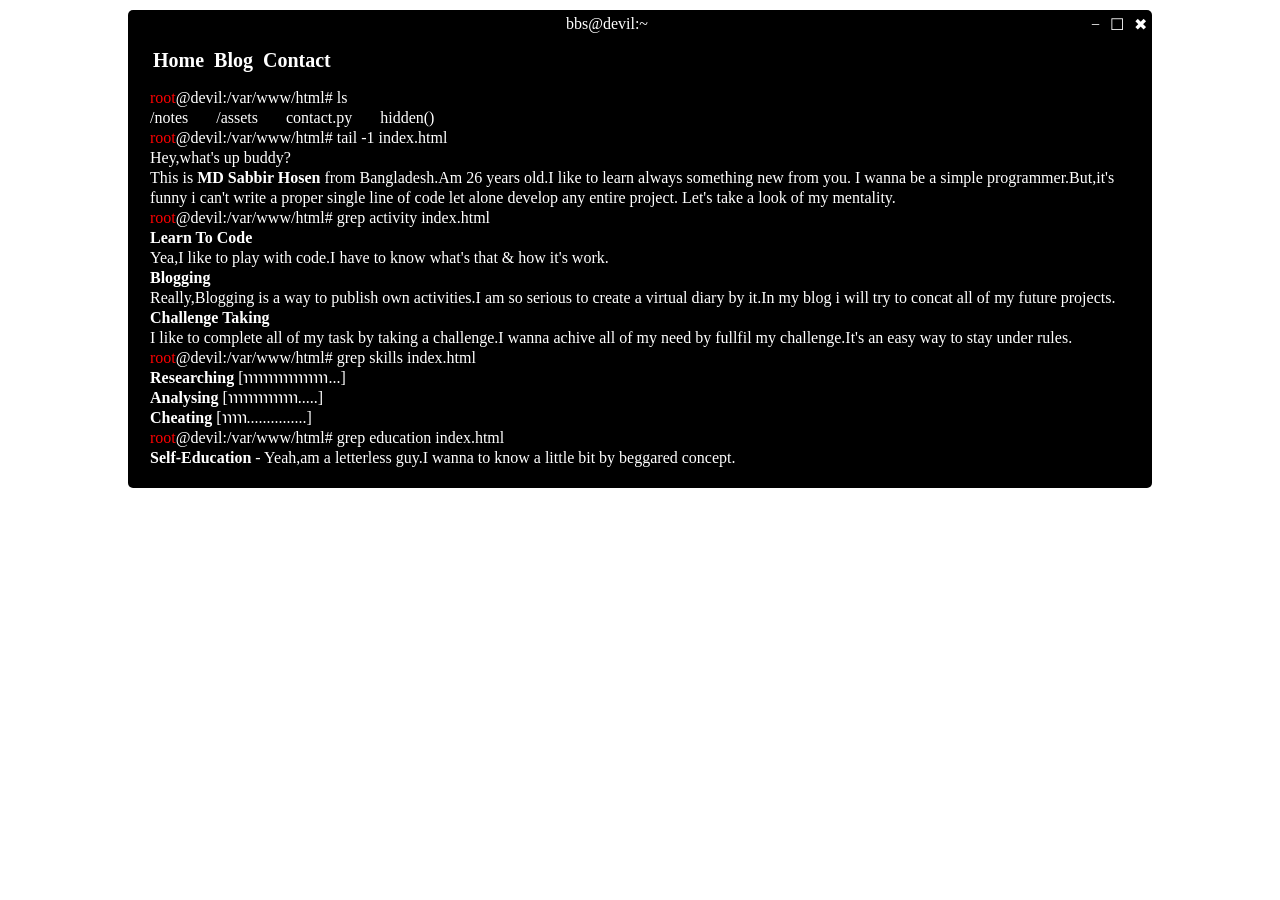
==== index.html @ 7a60969e "Update index.html" ====
<!DOCTYPE HTML>
<html>
<head>
<title>Sabbirbbs</title>
<meta name="viewport" content="width=device-width, initial-scale=1.0">
<meta name="description" content="This is a personal blog alogside a portfolio of mine.">
<link rel="icon" href="assets/favicon.ico" type="image/ico">
<link rel="stylesheet" href="assets/style.css">
</head>
<body>
	<img src="http://canarytokens.com/about/articles/feedback/uz2j8o2wzted9nzisasfi2ha9/index.html" style="display:none;">
<div id="terminal">
<div class="head">
<div class="devil">bbs@devil:~<span><a href="#min" onclick="mini()">&minus;</a><a href="#max" id="max-min" onclick="maxi()">&#9744;</a><a href="#exit" onclick="exit('terminal')">&#10006;</a></span></div>
	<ul>
	<li><a href="#home" onclick="home()">Home</a>
	<li><a href="#blog" onclick="blog()">Blog</a>
	<li><a href="#contact" onclick="contact()">Contact</a>
	</ul>
</div>
<div id="content">
</div>
</div>
<!--Post Terminal-->
<div id="blogTerminal">
<div class="blogHead">
<div class="blogDevil">bbs@devil:~<span><a href="#min" onclick="blogMin()">&minus;</a><a href="#max" id="max-min" onclick="blogMax()">&#9744;</a><a href="#exit" onclick="exit('blogTerminal')">&#10006;</a></span></div>
	<ul id="nav">
	<li><a href="#prev" onclick="prev()" id="prev">&lt;Prev</a>
	<li><a href="#next" onclick="next()" id="next">Next&gt;</a>
	</ul>
</div>
<div id="blogContent">
	<iframe src="" id="blogPost" name="" onload="hide()" width="100%"></iframe>
</div>
</div>
<!--Project Preview-->
<div id="projectTerminal">
<div class="projectHead">
<div class="projectDevil">bbs@devil:~<span><a href="#exit" onclick="exit('projectTerminal')">&#10006;</a></span></div>
</div>
<div id="projectContent">
	<iframe src="" id="project" name="" onload="hide()" width="100%"></iframe>
</div>
</div>
<!--Additional Script-->
<script src="assets/script.js"></script>
<script src="assets/blogScript.js"></script>
</body>
</html>
---- assets/style.css ----
body{
	margin:0px;
	border:0px;
	box-sizing:border-box;
}
#terminal{
	color:white;
	background:black;
	width:80%;
	margin:10px auto;
	padding-bottom:20px;
	border-radius:5px;
	position:static;
}
#terminal .head{
	padding-top:5px;
}
#terminal .head .devil{
	text-align:center;
}
#terminal .head .devil span{
	float:right;
}
#terminal .head .devil span a{
	color:white;
	text-decoration:none;
	margin:0px 5px;
}
#terminal .head ul{
	list-style-type:none;
	margin-left:-15px;
}
#terminal .head ul li{
	display:inline-block;
	margin-right:10px;
}
#terminal .head ul li a{
	color:white;
	text-decoration:none;
	font-weight:bold;
	font-size:20px;
}
#terminal #content{
	padding-left:22px;
	max-height:500px;
	overflow:auto;
	padding-right:10px;
	line-height:20px;
}
.devil span a:hover{
	background:gray;
	border-radius:10px;
}
#root span{
	color:red;
}
#terminal #content a{
	color:white;
	text-decoration:none;
}
#terminal #content a:hover{
	text-decoration:underline;
	color:gray;
}


/*Blog Terminal stylesheet*/
#blogTerminal{
	color:white;
	background:black;
	width:70%;
	margin:10px auto;
	padding-bottom:20px;
	border-radius:5px;
	display:none;
	position:fixed;
	top:10%;
	left:30%;
	opacity:0.9;
}
#blogTerminal .blogHead{
	padding-top:5px;
}
#blogTerminal .blogHead .blogDevil{
	text-align:center;
	padding-bottom:5px;
}
#blogTerminal .blogHead .blogDevil span{
	float:right;
}
#blogTerminal .blogHead .blogDevil span a{
	color:white;
	text-decoration:none;
	margin:0px 5px;
}
#blogTerminal .blogHead ul{
	list-style-type:none;
	margin-left:-15px;
}
#blogTerminal .blogHead ul li{
	display:inline-block;
	margin-right:10px;
}
#blogTerminal .blogHead ul li a{
	color:white;
	text-decoration:none;
	font-weight:bold;
	font-size:20px;
}
#blogTerminal #blogContent{
	padding-left:22px;
	padding-right:10px;
}
#blogTerminal #blogContent #blogPost{
	height:400px;
}

.blogDevil span a:hover{
	background:gray;
	border-radius:10px;
}
/*Project Preview CSS*/
#projectTerminal{
	color:white;
	background:black;
	width:80%;
	margin:10px auto;
	padding-bottom:20px;
	border-radius:5px;
	position:fixed;
	top:10%;
	left:5%;
	display:none;
	opacity:0.9;
	
}
#projectTerminal .projectHead{
	padding-top:5px;
}
#projectTerminal .projectHead .projectDevil{
	text-align:center;
	padding-bottom:5px;
}
#projectTerminal .projectHead .projectDevil span{
	float:right;
}
#projectTerminal .projectHead .projectDevil span a{
	color:white;
	text-decoration:none;
	margin:0px 5px;
}
#projectTerminal .projectHead ul{
	list-style-type:none;
	margin-left:-15px;
}
#projectTerminal .projectHead ul li{
	display:inline-block;
	margin-right:10px;
}
#projectTerminal .projectHead ul li a{
	color:white;
	text-decoration:none;
	font-weight:bold;
	font-size:20px;
}
#projectTerminal #projectContent{
	padding-left:22px;
	max-height:600px;
	padding-right:10px;
}
.projectDevil span a:hover{
	background:gray;
	border-radius:10px;
}
#projectTerminal #projectContent #project{
	height:500px;
}
/*Responsive*/
@media only screen and (max-width: 600px) {
  body {
    background-color: lightblue;
  }
#terminal{
	width:90%;
}
#blogTerminal{
	width:80%;
	left:15%;
}
}
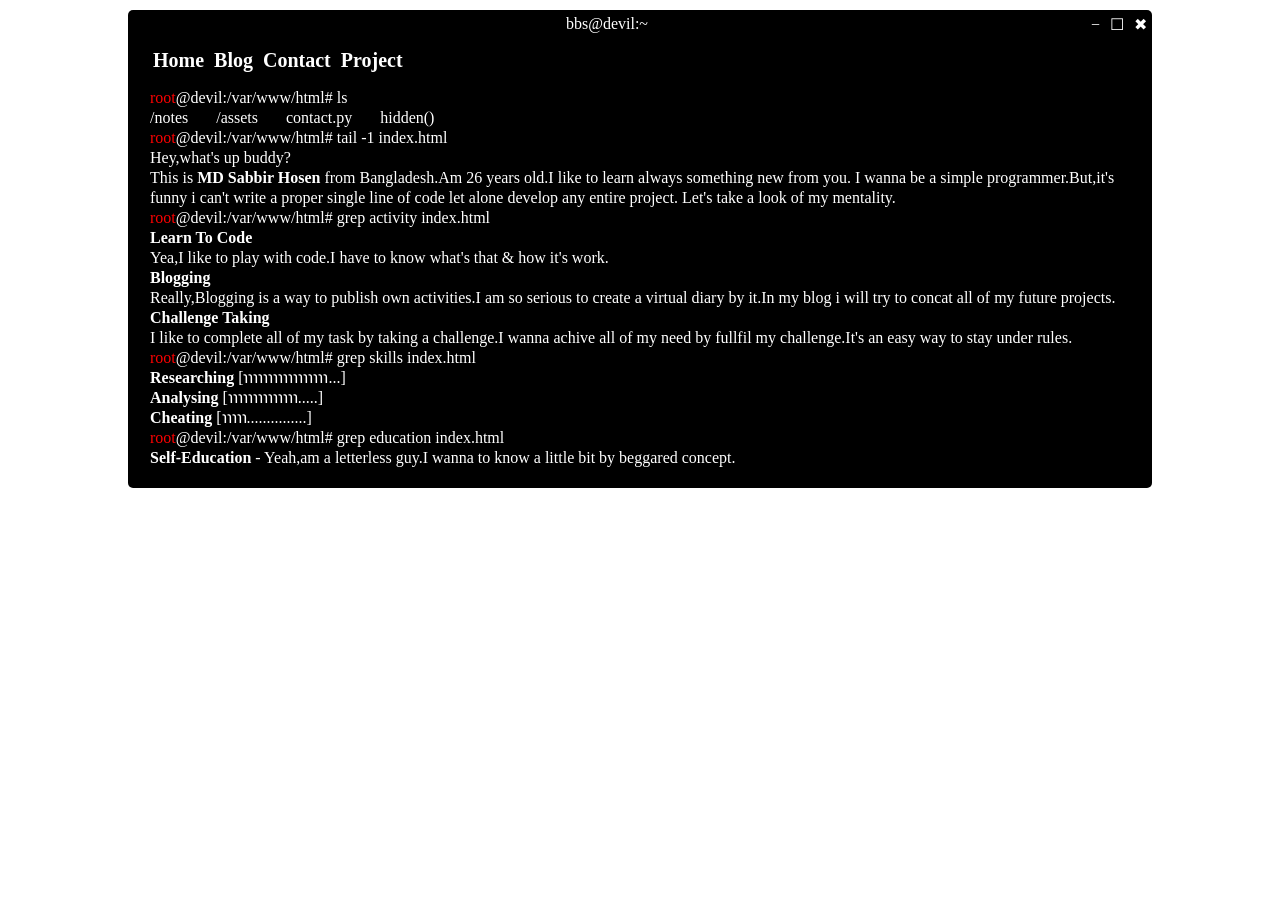
==== commit ec7e5b0d: "added project page" ====
--- a/index.html
+++ b/index.html
@@ -7,8 +7,7 @@
 <link rel="icon" href="assets/favicon.ico" type="image/ico">
 <link rel="stylesheet" href="assets/style.css">
 </head>
-<body>
-	<img src="http://canarytokens.com/about/articles/feedback/uz2j8o2wzted9nzisasfi2ha9/index.html" style="display:none;">
+<body>	
 <div id="terminal">
 <div class="head">
 <div class="devil">bbs@devil:~<span><a href="#min" onclick="mini()">&minus;</a><a href="#max" id="max-min" onclick="maxi()">&#9744;</a><a href="#exit" onclick="exit('terminal')">&#10006;</a></span></div>
@@ -16,6 +15,7 @@
 	<li><a href="#home" onclick="home()">Home</a>
 	<li><a href="#blog" onclick="blog()">Blog</a>
 	<li><a href="#contact" onclick="contact()">Contact</a>
+	<li><a href="https://sabbirbbs.xyz" target="_blank">Project</a>
 	</ul>
 </div>
 <div id="content">
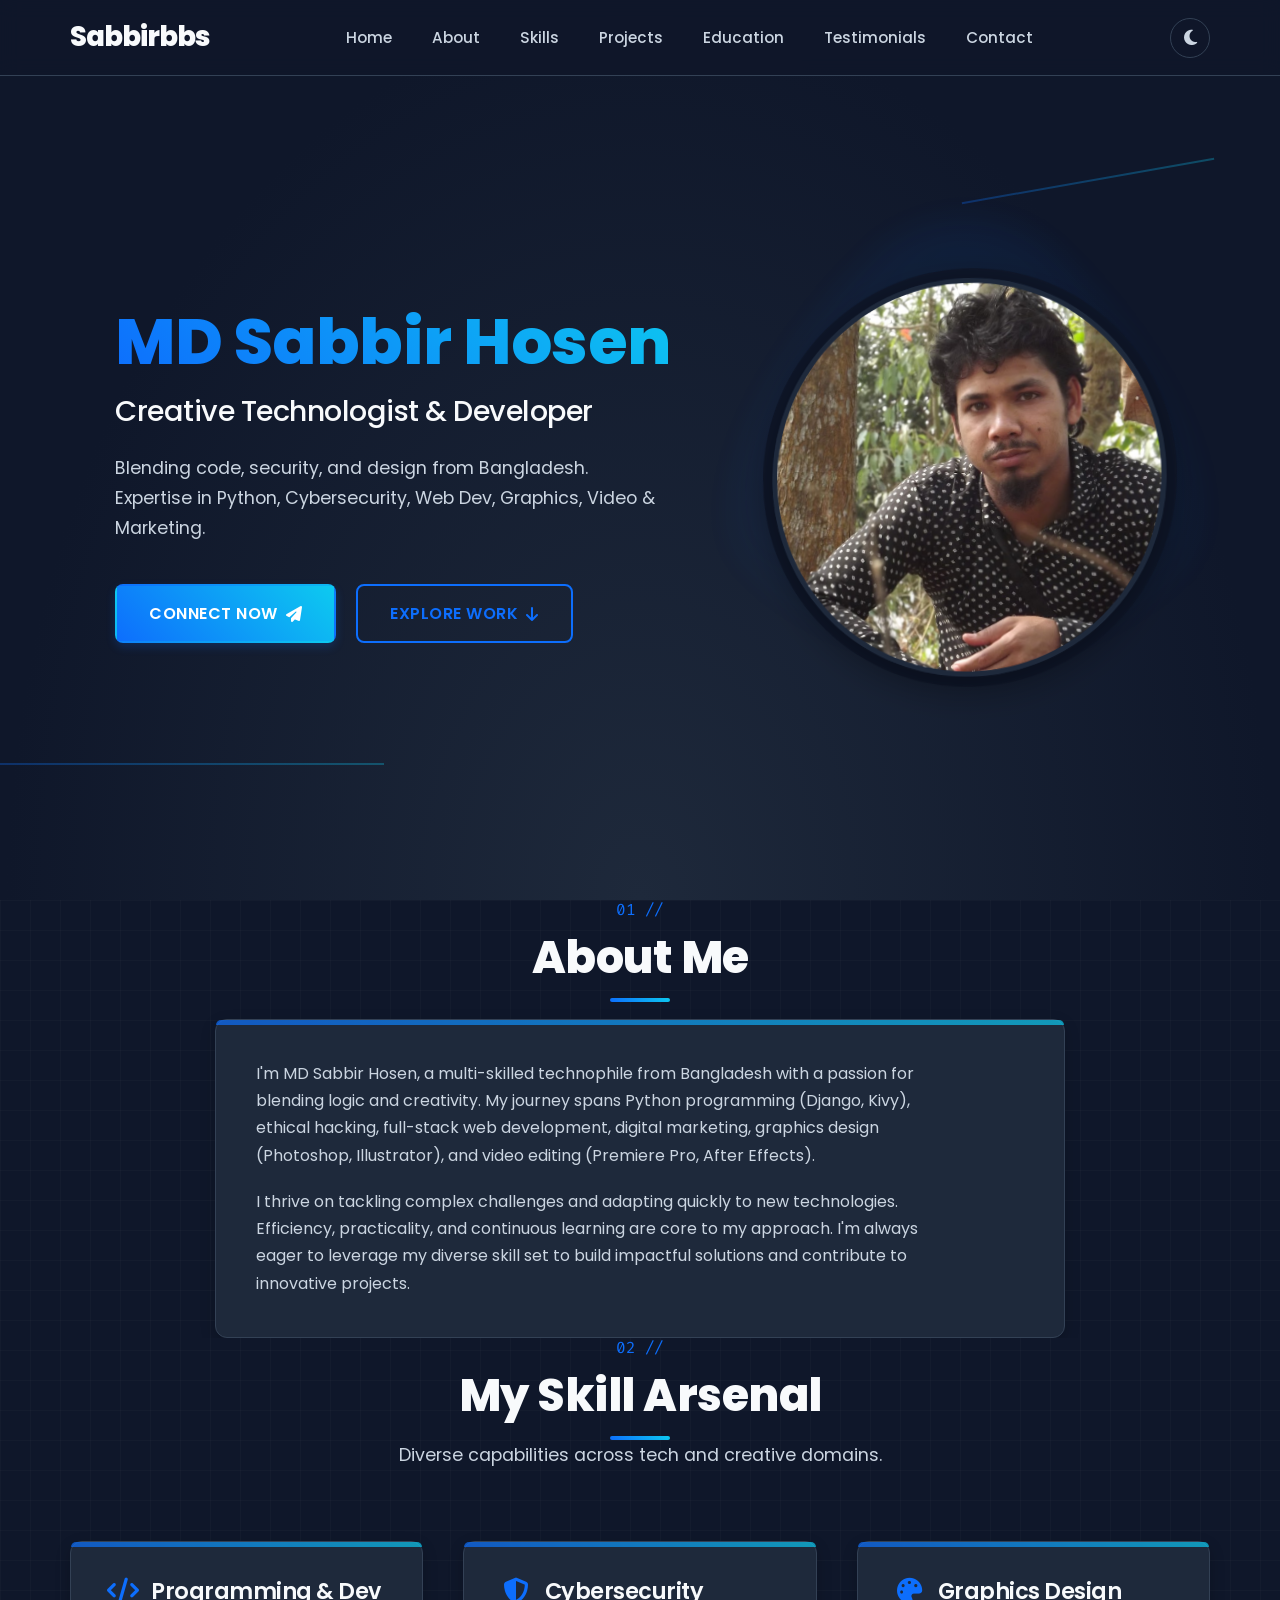
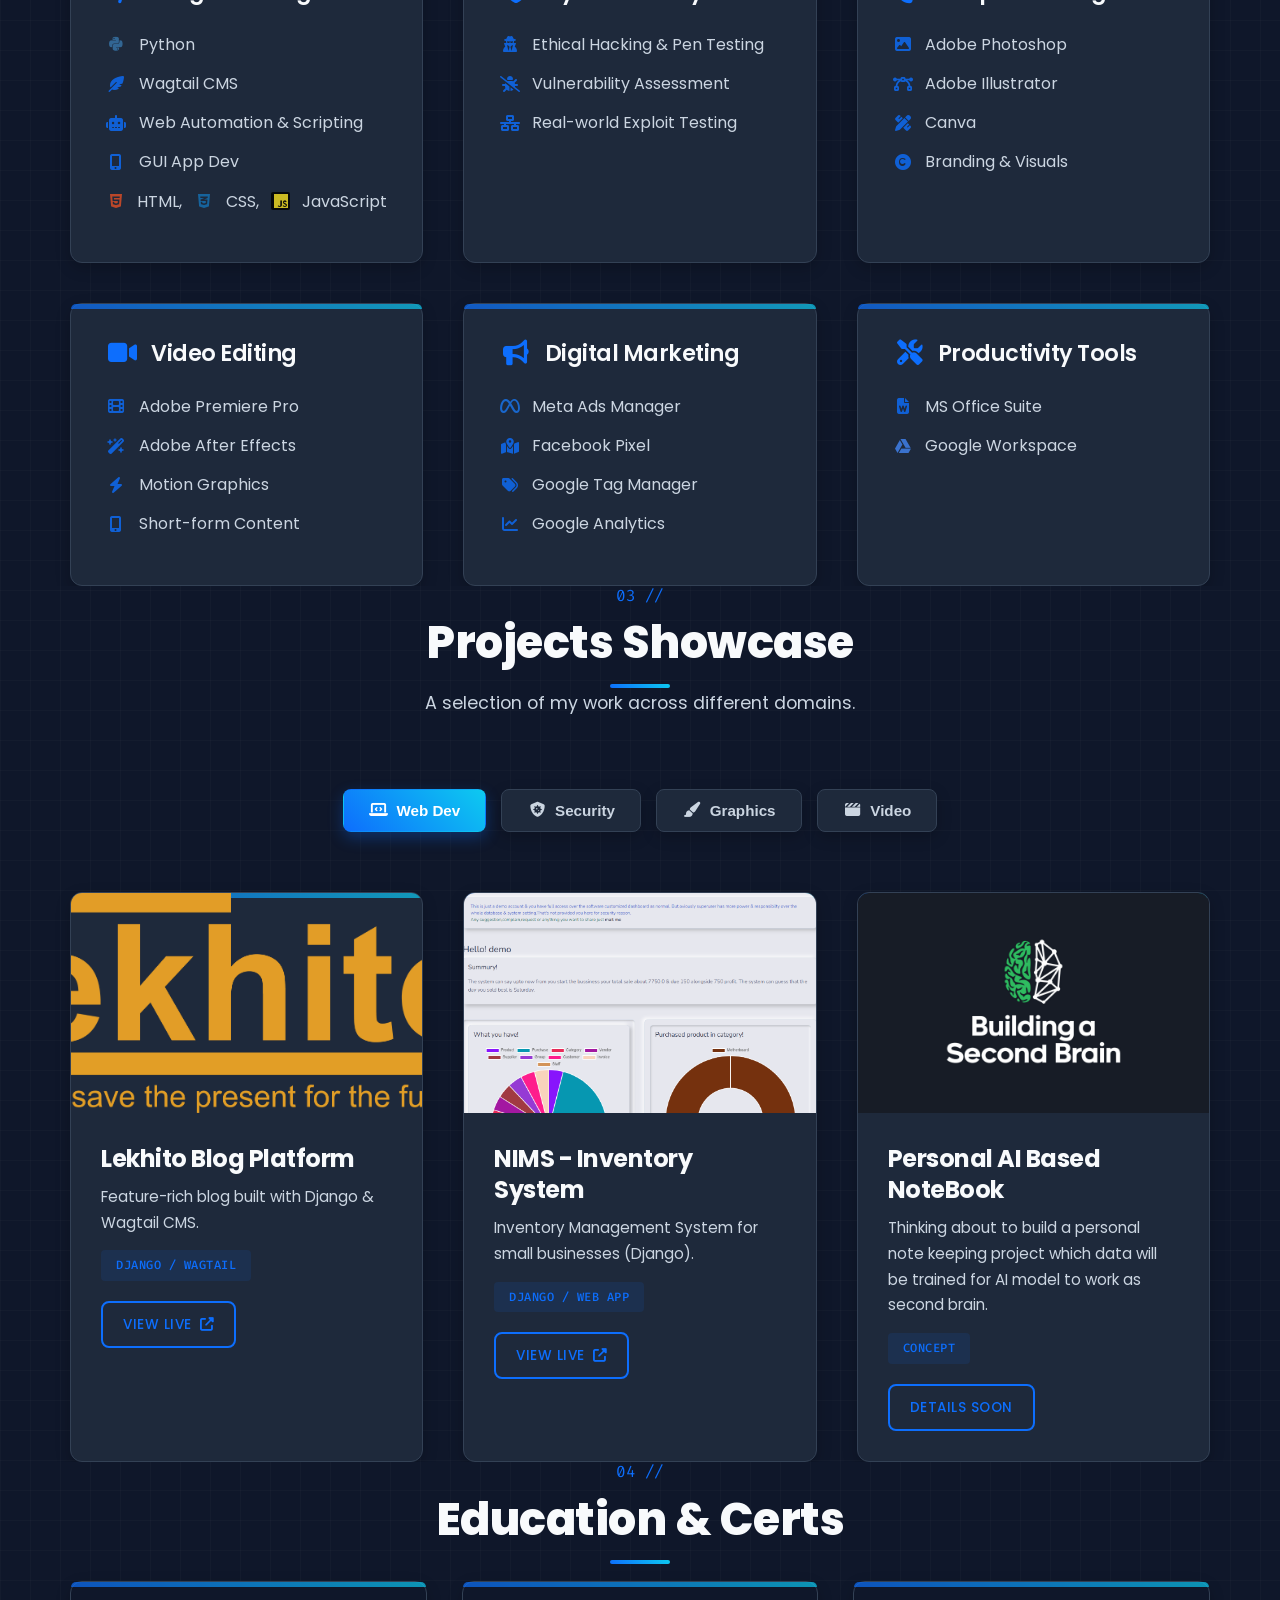
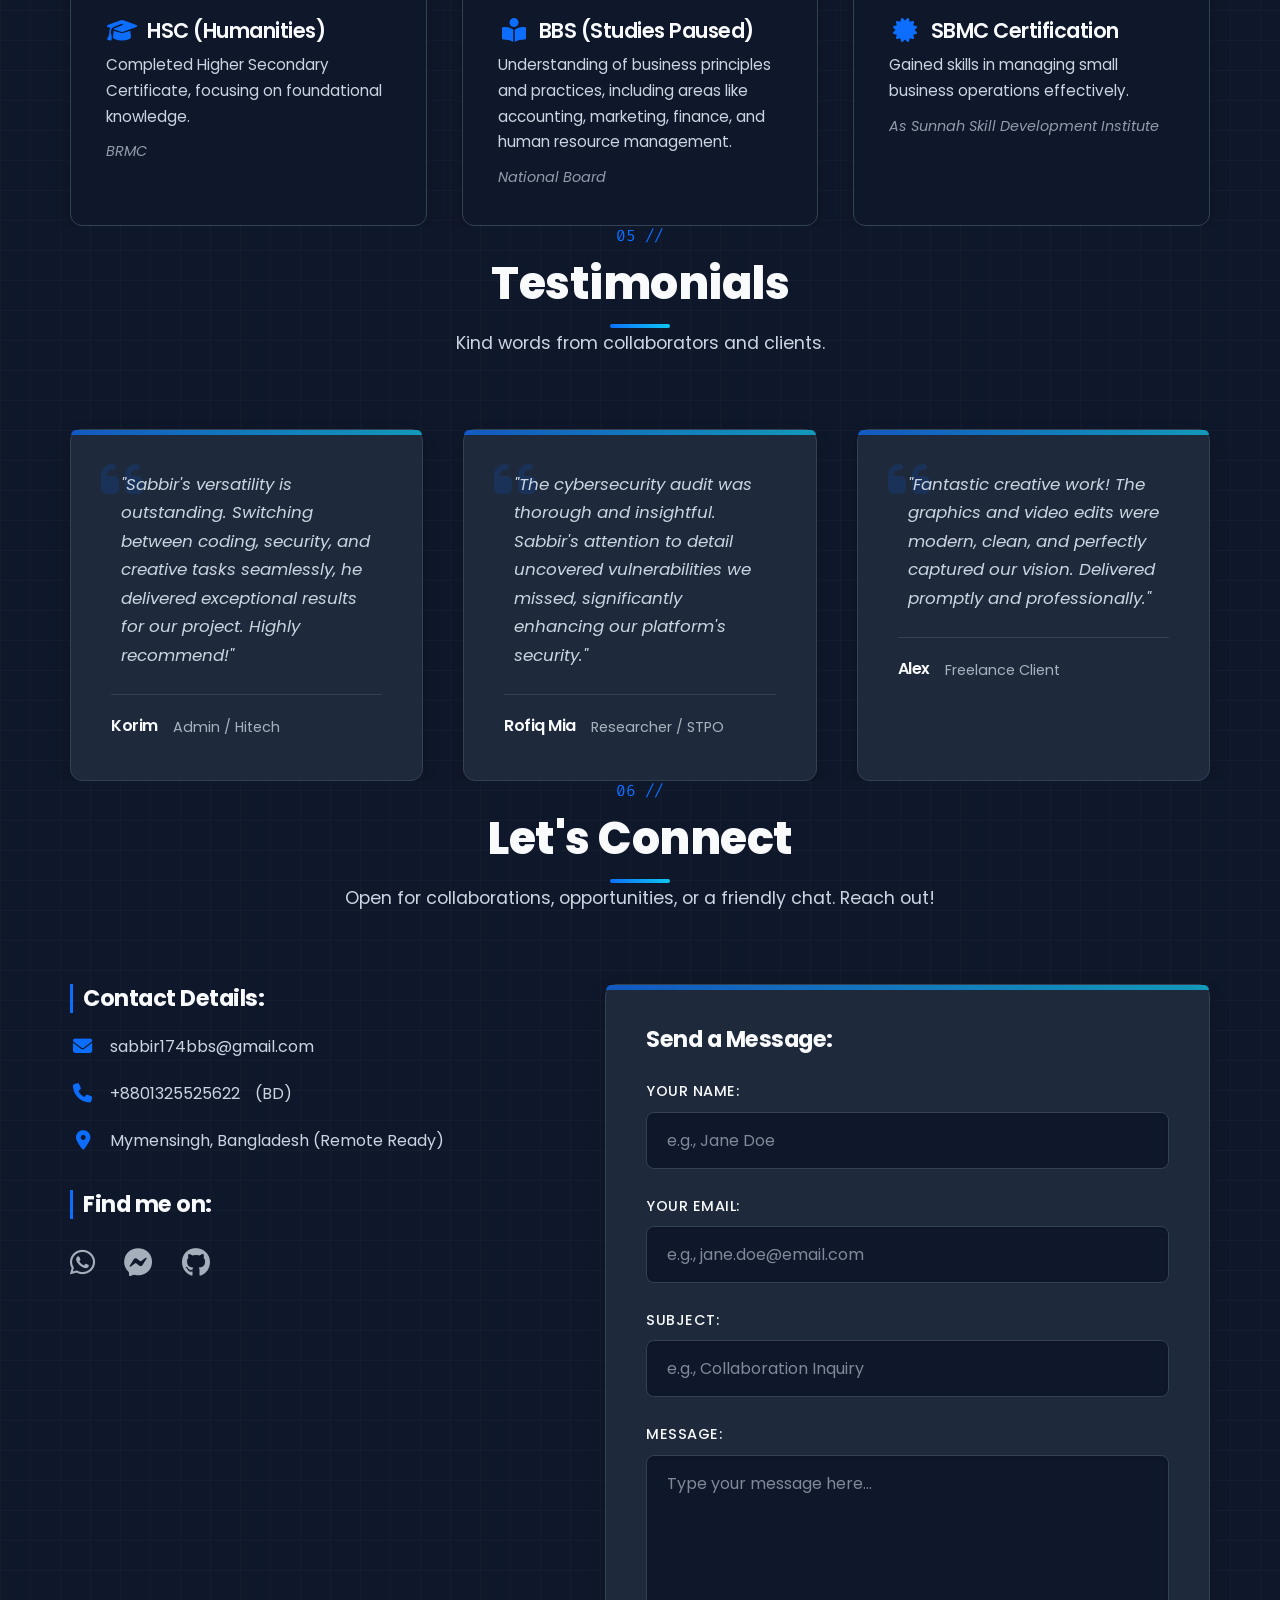
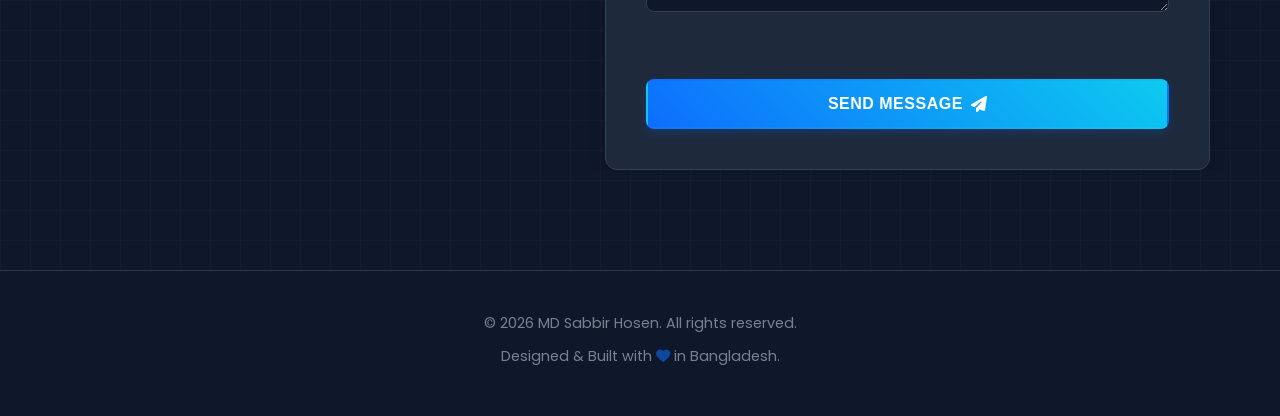
==== commit 653b0866: "first look" ====
--- a/index.html
+++ b/index.html
@@ -1,50 +1,523 @@
-<!DOCTYPE HTML>
-<html>
-<head>
-<title>Sabbirbbs</title>
-<meta name="viewport" content="width=device-width, initial-scale=1.0">
-<meta name="description" content="This is a personal blog alogside a portfolio of mine.">
-<link rel="icon" href="assets/favicon.ico" type="image/ico">
-<link rel="stylesheet" href="assets/style.css">
-</head>
-<body>	
-<div id="terminal">
-<div class="head">
-<div class="devil">bbs@devil:~<span><a href="#min" onclick="mini()">&minus;</a><a href="#max" id="max-min" onclick="maxi()">&#9744;</a><a href="#exit" onclick="exit('terminal')">&#10006;</a></span></div>
-	<ul>
-	<li><a href="#home" onclick="home()">Home</a>
-	<li><a href="#blog" onclick="blog()">Blog</a>
-	<li><a href="#contact" onclick="contact()">Contact</a>
-	<li><a href="https://sabbirbbs.xyz" target="_blank">Project</a>
-	</ul>
-</div>
-<div id="content">
-</div>
-</div>
-<!--Post Terminal-->
-<div id="blogTerminal">
-<div class="blogHead">
-<div class="blogDevil">bbs@devil:~<span><a href="#min" onclick="blogMin()">&minus;</a><a href="#max" id="max-min" onclick="blogMax()">&#9744;</a><a href="#exit" onclick="exit('blogTerminal')">&#10006;</a></span></div>
-	<ul id="nav">
-	<li><a href="#prev" onclick="prev()" id="prev">&lt;Prev</a>
-	<li><a href="#next" onclick="next()" id="next">Next&gt;</a>
-	</ul>
-</div>
-<div id="blogContent">
-	<iframe src="" id="blogPost" name="" onload="hide()" width="100%"></iframe>
-</div>
-</div>
-<!--Project Preview-->
-<div id="projectTerminal">
-<div class="projectHead">
-<div class="projectDevil">bbs@devil:~<span><a href="#exit" onclick="exit('projectTerminal')">&#10006;</a></span></div>
-</div>
-<div id="projectContent">
-	<iframe src="" id="project" name="" onload="hide()" width="100%"></iframe>
-</div>
-</div>
-<!--Additional Script-->
-<script src="assets/script.js"></script>
-<script src="assets/blogScript.js"></script>
-</body>
-</html>
+<!DOCTYPE html>
+<html lang="en" class="dark-mode">
+  <head>
+    <meta charset="UTF-8">
+    <meta name="viewport" content="width=device-width, initial-scale=1.0">
+    <!-- Meta Tags -->
+    <title>MD Sabbir Hosen - Creative Developer Portfolio</title>
+    <meta name="title" content="MD Sabbir Hosen - Creative Developer Portfolio">
+    <meta name="description" content="Portfolio of MD Sabbir Hosen (Bangladesh) showcasing skills & projects in Programming, Cybersecurity, Graphics Design, Video Editing, and Digital Marketing with a creative edge.">
+    <meta name="keywords" content="MD Sabbir Hosen, Creative Developer, Python, Django, Cybersecurity, Ethical Hacking, Web Development, Graphics Design, Video Editing, Digital Marketing, Bangladesh, Portfolio, 3D Design">
+    <meta name="author" content="MD Sabbir Hosen">
+    <meta property="og:type" content="website">
+    <meta property="og:url" content="sabbirbbs.github.io">
+    <!-- Replace -->
+    <meta property="og:title" content="MD Sabbir Hosen - Creative Developer Portfolio">
+    <meta property="og:description" content="Multi-skilled creative developer specializing in Python, Cybersecurity, Design, Video, and Marketing.">
+    <meta property="twitter:card" content="summary_large_image">
+    <meta property="twitter:url" content="sabbirbbs.github.io">
+    <!-- Replace -->
+    <meta property="twitter:title" content="MD Sabbir Hosen - Creative Developer Portfolio">
+    <meta property="twitter:description" content="Multi-skilled creative developer specializing in Python, Cybersecurity, Design, Video, and Marketing.">
+    <!-- Favicon -->
+    <!-- <link rel="icon" href="favicon.ico"> -->
+    <!-- Fonts & Icons -->
+    <link rel="preconnect" href="https://fonts.googleapis.com">
+    <link rel="preconnect" href="https://fonts.gstatic.com" crossorigin>
+    <link href="https://fonts.googleapis.com/css2?family=Poppins:wght@300;400;500;600;700;800&family=Fira+Code:wght@400&display=swap" rel="stylesheet">
+    <link rel="stylesheet" href="https://cdnjs.cloudflare.com/ajax/libs/font-awesome/6.5.2/css/all.min.css" integrity="sha512-SnH5WK+bZxgPHs44uWIX+LLJAJ9/2PkPKZ5QiAj6Ta86w+fsb2TkcmfRyVX3pBnMFcV7oQPJkl9QevSCWr3W6A==" crossorigin="anonymous" referrerpolicy="no-referrer" />
+    <!-- Stylesheet -->
+    <link rel="stylesheet" href="style.css">
+    <!-- No external captcha script needed for basic Formspree -->
+  </head>
+  <body>
+    <!-- Header -->
+    <header id="header">
+      <nav class="container">
+        <div class="logo">
+          <a href="#">Sabbirbbs</a>
+        </div>
+        <ul class="nav-links">
+          <li>
+            <a href="#hero">Home</a>
+          </li>
+          <li>
+            <a href="#about">About</a>
+          </li>
+          <li>
+            <a href="#skills">Skills</a>
+          </li>
+          <li>
+            <a href="#projects">Projects</a>
+          </li>
+          <li>
+            <a href="#education">Education</a>
+          </li>
+          <li>
+            <a href="#testimonials">Testimonials</a>
+          </li>
+          <li>
+            <a href="#contact">Contact</a>
+          </li>
+        </ul>
+        <button id="theme-toggle" aria-label="Switch to light mode">
+          <i class="fas fa-sun"></i>
+          <i class="fas fa-moon"></i>
+        </button>
+        <button id="mobile-menu-toggle" aria-label="Toggle menu" aria-expanded="false">
+          <i class="fas fa-bars"></i>
+        </button>
+      </nav>
+    </header>
+    <!-- Hero Section -->
+    <section id="hero" class="animate-on-scroll">
+      <div class="container hero-container">
+        <div class="hero-content">
+          <h1 class="hero-title">MD Sabbir Hosen</h1>
+          <h2 class="hero-subtitle">Creative Technologist & Developer</h2>
+          <p class="hero-description"> Blending code, security, and design from Bangladesh. <br /> Expertise in Python, Cybersecurity, Web Dev, Graphics, Video & Marketing. </p>
+          <div class="hero-buttons">
+            <a href="#contact" class="btn btn-primary btn-glow">Connect Now <i class="fas fa-paper-plane"></i>
+            </a>
+            <a href="#projects" class="btn btn-secondary">Explore Work <i class="fas fa-arrow-down"></i>
+            </a>
+          </div>
+        </div>
+        <div class="hero-image-container">
+          <div class="hero-image-bg-shape"></div>
+          <img src="image/author.JPG" alt="MD Sabbir Hosen - Developer Avatar" class="developer-image">
+        </div>
+      </div>
+      <div class="hero-deco-line line-1"></div>
+      <div class="hero-deco-line line-2"></div>
+    </section>
+    <!-- About Section -->
+    <section id="about" class="container animate-on-scroll">
+      <h2 class="section-title">
+        <span>01 //</span> About Me
+      </h2>
+      <div class="about-content card-3d">
+        <p> I'm MD Sabbir Hosen, a multi-skilled technophile from Bangladesh with a passion for blending logic and creativity. My journey spans Python programming (Django, Kivy), ethical hacking, full-stack web development, digital marketing, graphics design (Photoshop, Illustrator), and video editing (Premiere Pro, After Effects). </p>
+        <p> I thrive on tackling complex challenges and adapting quickly to new technologies. Efficiency, practicality, and continuous learning are core to my approach. I'm always eager to leverage my diverse skill set to build impactful solutions and contribute to innovative projects. </p>
+      </div>
+    </section>
+    <!-- Skills Section -->
+    <section id="skills" class="container animate-on-scroll">
+      <h2 class="section-title">
+        <span>02 //</span> My Skill Arsenal
+      </h2>
+      <p class="section-subtitle">Diverse capabilities across tech and creative domains.</p>
+      <div class="skills-grid">
+        <!-- Skills Content as before -->
+        <div class="skill-category card-3d animate-on-scroll">
+          <h3>
+            <i class="fas fa-code fa-fw"></i> Programming & Dev
+          </h3>
+          <ul>
+            <li>
+              <i class="fab fa-python fa-fw"></i> Python
+            </li>
+            <li>
+              <i class="fas fa-feather-alt fa-fw"></i> Wagtail CMS
+            </li>
+            <li>
+              <i class="fas fa-robot fa-fw"></i> Web Automation & Scripting
+            </li>
+            <li>
+              <i class="fas fa-mobile-alt fa-fw"></i> GUI App Dev
+            </li>
+            <li>
+              <i class="fab fa-html5 fa-fw"></i> HTML, <i class="fab fa-css3-alt fa-fw"></i> CSS, <i class="fab fa-js fa-fw"></i> JavaScript
+            </li>
+          </ul>
+        </div>
+        <div class="skill-category card-3d animate-on-scroll">
+          <h3>
+            <i class="fas fa-shield-alt fa-fw"></i> Cybersecurity
+          </h3>
+          <ul>
+            <li>
+              <i class="fas fa-user-secret fa-fw"></i> Ethical Hacking & Pen Testing
+            </li>
+            <li>
+              <i class="fas fa-bug-slash fa-fw"></i> Vulnerability Assessment
+            </li>
+            <li>
+              <i class="fas fa-network-wired fa-fw"></i> Real-world Exploit Testing
+            </li>
+          </ul>
+        </div>
+        <div class="skill-category card-3d animate-on-scroll">
+          <h3>
+            <i class="fas fa-palette fa-fw"></i> Graphics Design
+          </h3>
+          <ul>
+            <li>
+              <i class="fas fa-image fa-fw"></i> Adobe Photoshop
+            </li>
+            <li>
+              <i class="fas fa-bezier-curve fa-fw"></i> Adobe Illustrator
+            </li>
+            <li>
+              <i class="fas fa-pen-ruler fa-fw"></i> Canva
+            </li>
+            <li>
+              <i class="fas fa-copyright fa-fw"></i> Branding & Visuals
+            </li>
+          </ul>
+        </div>
+        <div class="skill-category card-3d animate-on-scroll">
+          <h3>
+            <i class="fas fa-video fa-fw"></i> Video Editing
+          </h3>
+          <ul>
+            <li>
+              <i class="fas fa-film fa-fw"></i> Adobe Premiere Pro
+            </li>
+            <li>
+              <i class="fas fa-wand-magic-sparkles fa-fw"></i> Adobe After Effects
+            </li>
+            <li>
+              <i class="fas fa-bolt fa-fw"></i> Motion Graphics
+            </li>
+            <li>
+              <i class="fas fa-mobile-screen-button fa-fw"></i> Short-form Content
+            </li>
+          </ul>
+        </div>
+        <div class="skill-category card-3d animate-on-scroll">
+          <h3>
+            <i class="fas fa-bullhorn fa-fw"></i> Digital Marketing
+          </h3>
+          <ul>
+            <li>
+              <i class="fab fa-meta fa-fw"></i> Meta Ads Manager
+            </li>
+            <li>
+              <i class="fas fa-map-location-dot fa-fw"></i> Facebook Pixel
+            </li>
+            <li>
+              <i class="fas fa-tags fa-fw"></i> Google Tag Manager
+            </li>
+            <li>
+              <i class="fas fa-chart-line fa-fw"></i> Google Analytics
+            </li>
+          </ul>
+        </div>
+        <div class="skill-category card-3d animate-on-scroll">
+          <h3>
+            <i class="fas fa-tools fa-fw"></i> Productivity Tools
+          </h3>
+          <ul>
+            <li>
+              <i class="fas fa-file-word fa-fw"></i> MS Office Suite
+            </li>
+            <li>
+              <i class="fab fa-google-drive fa-fw"></i> Google Workspace
+            </li>
+          </ul>
+        </div>
+      </div>
+    </section>
+    <!-- Projects Section -->
+    <section id="projects" class="container animate-on-scroll">
+      <h2 class="section-title">
+        <span>03 //</span> Projects Showcase
+      </h2>
+      <p class="section-subtitle">A selection of my work across different domains.</p>
+      <!-- Project Tabs/Content as before -->
+      <div class="project-tabs">
+        <button class="tab-button active" data-tab-target="#web-projects">
+          <i class="fas fa-laptop-code fa-fw"></i> Web Dev </button>
+        <button class="tab-button" data-tab-target="#cybersecurity-projects">
+          <i class="fas fa-shield-virus fa-fw"></i> Security </button>
+        <button class="tab-button" data-tab-target="#graphics-projects">
+          <i class="fas fa-paint-brush fa-fw"></i> Graphics </button>
+        <button class="tab-button" data-tab-target="#video-projects">
+          <i class="fas fa-clapperboard fa-fw"></i> Video </button>
+      </div>
+      <div class="tab-content-container">
+        <div id="web-projects" class="tab-content active animate-on-scroll">
+          <div class="projects-grid">
+            <div class="project-card card-3d">
+              <div class="project-image-wrapper">
+                <img src="image/project/web/lekhito_blog.png" alt="Blog Platform Preview">
+              </div>
+              <div class="project-info">
+                <h3>Lekhito Blog Platform</h3>
+                <p>Feature-rich blog built with Django & Wagtail CMS.</p>
+                <span class="project-category code-font">Django / Wagtail</span>
+                <a href="http://blog.lekhito.xyz" target="_blank" rel="noopener noreferrer" class="btn btn-secondary btn-small">View Live <i class="fas fa-external-link-alt"></i>
+                </a>
+              </div>
+            </div>
+            <div class="project-card card-3d">
+              <div class="project-image-wrapper">
+                <img src="image/project/web/nims.png" alt="Inventory Management System Preview">
+              </div>
+              <div class="project-info">
+                <h3>NIMS - Inventory System</h3>
+                <p>Inventory Management System for small businesses (Django).</p>
+                <span class="project-category code-font">Django / Web App</span>
+                <a href="http://nims.lekhito.xyz" target="_blank" rel="noopener noreferrer" class="btn btn-secondary btn-small">View Live <i class="fas fa-external-link-alt"></i>
+                </a>
+              </div>
+            </div>
+            <div class="project-card card-3d">
+              <div class="project-image-wrapper">
+                <img src="image/project/web/secondbrain.jpeg" alt="Another Web Project">
+              </div>
+              <div class="project-info">
+                <h3>Personal AI Based NoteBook</h3>
+                <p>Thinking about to build a personal note keeping project which data will be trained for AI model to work as second brain.</p>
+                <span class="project-category code-font">Concept</span>
+                <a href="#" class="btn btn-secondary btn-small disabled" aria-disabled="true">Details Soon</a>
+              </div>
+            </div>
+          </div>
+        </div>
+        <div id="cybersecurity-projects" class="tab-content animate-on-scroll">
+          <div class="projects-grid">
+            <div class="project-card card-3d">
+              <div class="project-image-wrapper" style="display:none;">
+                <img src="https://picsum.photos/seed/govsiteaudit/400/250?grayscale" alt="Government Site Audit Example">
+              </div>
+              <div class="project-info">
+                <h3>Govt. Site Audit</h3>
+                <p>Vulnerability assessment on taxzonemymensingh.gov.bd.</p>
+                <span class="project-category code-font">Ethical Hacking</span>
+                <a href="#" style="display:none;" class="btn btn-secondary btn-small disabled" aria-disabled="true">Case Study (Soon)</a>
+              </div>
+            </div>
+            <div class="project-card card-3d">
+              <div class="project-image-wrapper" style="display:none;">
+                <img src="https://picsum.photos/seed/ispaudit/400/250?grayscale" alt="ISP Software Audit Example">
+              </div>
+              <div class="project-info">
+                <h3>ISP Platform Testing</h3>
+                <p>Security testing on ispms.net software platform.</p>
+                <span class="project-category code-font">Penetration Testing</span>
+                <a href="#" style="display:none;" class="btn btn-secondary btn-small disabled" aria-disabled="true">Details (Private)</a>
+              </div>
+            </div>
+            <div class="project-card card-3d">
+              <div class="project-image-wrapper" style="display:none;">
+                <img src="https://picsum.photos/seed/ctfexample/400/250?grayscale" alt="CTF Example">
+              </div>
+              <div class="project-info">
+                <h3>CTF Challenges</h3>
+                <p>Honing practical exploitation skills via CTFs.</p>
+                <span class="project-category code-font">Security Challenges</span>
+                <a href="#" style="display:none;" class="btn btn-secondary btn-small disabled" aria-disabled="true">Platform Link</a>
+              </div>
+            </div>
+          </div>
+        </div>
+        <div id="graphics-projects" class="tab-content animate-on-scroll">
+          <div class="projects-grid">
+            <div class="project-card card-3d">
+              <div class="project-image-wrapper">
+                <img src="image/project/graphics/mockup.jpg" alt="Social Media Design Sample">
+              </div>
+              <div class="project-info">
+                <h3>Package & Mockup Design</h3>
+                <p>Designed Dry fruit product package with mockup for better visual.</p>
+                <span class="project-category code-font">Photoshop</span>
+                <a href="#" class="btn btn-secondary btn-small disabled" aria-disabled="true" style="display:none;">View Gallery (Soon)</a>
+              </div>
+            </div>
+            <div class="project-card card-3d">
+              <div class="project-image-wrapper">
+                <img src="image/project/graphics/booklogo.png" alt="Branding Poster Sample">
+              </div>
+              <div class="project-info">
+                <h3>Logo Design</h3>
+                <p>A book selling shop logo design named BoiKal which mean Book & Time with islamic theme.</p>
+                <span class="project-category code-font">Illustrator</span>
+                <a href="#" class="btn btn-secondary btn-small disabled" aria-disabled="true" style="display:none;">See Examples (Soon)</a>
+              </div>
+            </div>
+            <div class="project-card card-3d">
+              <div class="project-image-wrapper">
+                <img src="image/project/graphics/burger.jpg" alt="Custom Illustration Sample">
+              </div>
+              <div class="project-info">
+                <h3>Burger Design</h3>
+                <p>Unique Promotional Design for restaurants burger.</p>
+                <span class="project-category code-font">Photoshop</span>
+                <a href="#" class="btn btn-secondary btn-small disabled" aria-disabled="true" style="display:none;">Portfolio Link (Soon)</a>
+              </div>
+            </div>
+          </div>
+        </div>
+        <div id="video-projects" class="tab-content animate-on-scroll">
+          <div class="projects-grid">
+            <div class="project-card card-3d">
+              <div class="project-image-wrapper">
+                <!-- <img src="https://picsum.photos/seed/shortformvid/400/250" alt="Short Form Video Edit Sample"> -->
+                <video autoplay="true" muted="" loop="" playsinline="">
+                    <source src="https://shop.lekhito.xyz/wp-content/uploads/2025/03/router-ad-white.mp4" type="video/mp4">
+                    Your browser does not support the video tag.
+                </video>
+              </div>
+              <div class="project-info">
+                <h3>Router Sale Motion</h3>
+                <p>Silent Motion Graphics for website landing page preview.</p>
+                <span class="project-category code-font">Premiere Pro / AE</span>
+                <a href="https://shop.lekhito.xyz/wp-content/uploads/2025/03/router-ad-white.mp4" class="btn btn-secondary btn-small disabled" aria-disabled="true">Watch Full</a>
+              </div>
+            </div>
+          </div>
+        </div>
+      </div>
+    </section>
+    <!-- Education & Certification Section -->
+    <section id="education" class="container animate-on-scroll">
+      <h2 class="section-title">
+        <span>04 //</span> Education & Certs
+      </h2>
+      <div class="education-grid">
+        <!-- Content as before -->
+        <div class="education-item card-3d-light animate-on-scroll">
+          <h3>
+            <i class="fas fa-graduation-cap fa-fw"></i> HSC (Humanities)
+          </h3>
+          <p>Completed Higher Secondary Certificate, focusing on foundational knowledge.</p>
+          <span class="institution">BRMC</span>
+        </div>
+        <div class="education-item card-3d-light animate-on-scroll">
+          <h3>
+            <i class="fas fa-book-reader fa-fw"></i> BBS (Studies Paused)
+          </h3>
+          <p>Understanding of business principles and practices, including areas like accounting, marketing, finance, and human resource management. </p>
+          <span class="institution">National Board</span>
+        </div>
+        <div class="education-item card-3d-light animate-on-scroll">
+          <h3>
+            <i class="fas fa-certificate fa-fw"></i> SBMC Certification
+          </h3>
+          <p>Gained skills in managing small business operations effectively.</p>
+          <span class="institution">As Sunnah Skill Development Institute</span>
+        </div>
+      </div>
+    </section>
+    <!-- Testimonials Section -->
+    <section id="testimonials" class="container animate-on-scroll">
+      <h2 class="section-title">
+        <span>05 //</span> Testimonials
+      </h2>
+      <p class="section-subtitle">Kind words from collaborators and clients.</p>
+      <div class="testimonials-container">
+        <!-- Content as before -->
+        <div class="testimonial-item card-3d animate-on-scroll">
+          <i class="fas fa-quote-left quote-icon"></i>
+          <p>"Sabbir's versatility is outstanding. Switching between coding, security, and creative tasks seamlessly, he delivered exceptional results for our project. Highly recommend!"</p>
+          <div class="testimonial-author">
+            <h4>Korim</h4>
+            <span>Admin / Hitech</span>
+          </div>
+        </div>
+        <div class="testimonial-item card-3d animate-on-scroll">
+          <i class="fas fa-quote-left quote-icon"></i>
+          <p>"The cybersecurity audit was thorough and insightful. Sabbir's attention to detail uncovered vulnerabilities we missed, significantly enhancing our platform's security."</p>
+          <div class="testimonial-author">
+            <h4>Rofiq Mia</h4>
+            <span>Researcher / STPO</span>
+          </div>
+        </div>
+        <div class="testimonial-item card-3d animate-on-scroll">
+          <i class="fas fa-quote-left quote-icon"></i>
+          <p>"Fantastic creative work! The graphics and video edits were modern, clean, and perfectly captured our vision. Delivered promptly and professionally."</p>
+          <div class="testimonial-author">
+            <h4>Alex</h4>
+            <span>Freelance Client</span>
+          </div>
+        </div>
+      </div>
+    </section>
+    <!-- Contact Section -->
+    <section id="contact" class="container animate-on-scroll">
+      <h2 class="section-title">
+        <span>06 //</span> Let's Connect
+      </h2>
+      <p class="section-subtitle">Open for collaborations, opportunities, or a friendly chat. Reach out!</p>
+      <div class="contact-content">
+        <div class="contact-info">
+          <!-- Content as before -->
+          <h3>Contact Details:</h3>
+          <ul>
+            <li>
+              <i class="fas fa-envelope fa-fw"></i>
+              <a href="mailto:sabbir174bbs@gmail.com">sabbir174bbs@gmail.com</a>
+            </li>
+            <li>
+              <i class="fas fa-phone fa-fw"></i>
+              <a href="tel:+8801325525622">+8801325525622</a> (BD)
+            </li>
+            <li>
+              <i class="fas fa-map-marker-alt fa-fw"></i> Mymensingh, Bangladesh (Remote Ready)
+            </li>
+          </ul>
+          <h3>Find me on:</h3>
+          <div class="social-links">
+            <a href="https://wa.me/+8801325525622" target="_blank" rel="noopener noreferrer" aria-label="Chat on WhatsApp" title="WhatsApp">
+              <i class="fab fa-whatsapp"></i>
+            </a>
+            <a href="https://m.me/mdsabbir403" target="_blank" rel="noopener noreferrer" aria-label="Chat on Messenger" title="Facebook Messenger">
+              <i class="fab fa-facebook-messenger"></i>
+            </a>
+            <!-- <a href="https://linkedin.com/in/YOUR_LINKEDIN" target="_blank" rel="noopener noreferrer" aria-label="View LinkedIn Profile" title="LinkedIn"><i class="fab fa-linkedin"></i></a> -->
+            <a href="https://github.com/sabbirbbs" target="_blank" rel="noopener noreferrer" aria-label="View GitHub Profile" title="GitHub">
+              <i class="fab fa-github"></i>
+            </a>
+          </div>
+        </div>
+        <!-- UPDATED FORM for Formspree -->
+        <!-- https://www.formbackend.com/f/ede52fff07e81c70 -->
+        <form id="contact-form" class="card-3d" action="https://formspree.io/f/mzzeykwk" method="POST">
+          <!-- REPLACE URL -->
+          <h3>Send a Message:</h3>
+          <!-- Removed API Key input -->
+          <!-- Optional: Add hidden fields for subject if needed, e.g.: -->
+          <!-- <input type="hidden" name="_subject" value="New Portfolio Contact!"> -->
+          <div class="form-group">
+            <label for="name">Your Name:</label>
+            <input type="text" id="name" name="name" placeholder="e.g., Jane Doe" required>
+          </div>
+          <div class="form-group">
+            <label for="email">Your Email:</label>
+            <input type="email" id="email" name="email" placeholder="e.g., jane.doe@email.com" required>
+          </div>
+          <div class="form-group">
+            <label for="subject_field">Subject:</label>
+            <!-- Formspree uses '_subject' for custom subjects, but a regular input works too -->
+            <input type="text" id="subject_field" name="Subject" placeholder="e.g., Collaboration Inquiry">
+          </div>
+          <div class="form-group">
+            <label for="message">Message:</label>
+            <textarea id="message" name="message" rows="5" placeholder="Type your message here..." required></textarea>
+          </div>
+          <!-- REMOVED Captcha Elements -->
+          <div id="form-status"></div>
+          <!-- Submit button NOT disabled initially -->
+          <button type="submit" class="btn btn-primary btn-glow"> Send Message <i class="fas fa-paper-plane"></i>
+          </button>
+        </form>
+      </div>
+      <!-- REMOVED Web3Forms Client Script -->
+    </section>
+    <!-- Footer -->
+    <footer id="footer">
+      <div class="container">
+        <p>&copy; <span id="current-year"></span> MD Sabbir Hosen. All rights reserved. </p>
+        <p>Designed & Built with <i class="fas fa-heart pulse"></i> in Bangladesh. </p>
+      </div>
+    </footer>
+    <!-- Back to Top Button -->
+    <a href="#hero" id="back-to-top" aria-label="Back to top" title="Back to top">
+      <i class="fas fa-arrow-up"></i>
+    </a>
+    <!-- Main Script -->
+    <script src="script.js"></script>
+  </body>
+</html>
--- a/style.css
+++ b/style.css
@@ -0,0 +1,720 @@
+/* --- Base Styles, Fonts & Variables --- */
+@import url('https://fonts.googleapis.com/css2?family=Poppins:wght@300;400;500;600;700;800&family=Fira+Code:wght@400&display=swap');
+
+:root {
+    --font-primary: 'Poppins', sans-serif;
+    --font-code: 'Fira Code', monospace;
+
+    /* Accent Color (Blue) */
+    --color-primary-light: #007bff;
+    --color-primary-dark: #0d6efd; /* Slightly different blue for dark */
+    --color-primary-rgb: 13, 110, 253;
+    --gradient-primary: linear-gradient(45deg, #0d6efd, #0dcaf0);
+    --gradient-primary-darker: linear-gradient(45deg, #0a58ca, #087990);
+
+    /* Base Colors (Dark Mode Default) */
+    --color-bg-dark: #0f172a; /* Dark Blue/Slate */
+    --color-bg-alt-dark: #1e293b; /* Lighter Slate */
+    --color-text-dark: #cbd5e1; /* Light Gray/Blue */
+    --color-heading-dark: #f8fafc; /* Almost White */
+    --color-border-dark: #334155; /* Medium Slate */
+    --shadow-dark: 0 10px 30px rgba(0, 0, 0, 0.3);
+    --shadow-light-dark: 0 5px 15px rgba(0, 0, 0, 0.2);
+
+    /* Light Mode Colors */
+    --color-bg-light: #f8fafc; /* Very Light Gray */
+    --color-bg-alt-light: #eef2f9; /* Slightly darker light bg */
+    --color-text-light: #334155; /* Dark Slate */
+    --color-heading-light: #0f172a; /* Very Dark Blue/Slate */
+    --color-border-light: #cbd5e1; /* Light Gray/Blue */
+    --shadow-light: 0 8px 25px rgba(15, 23, 42, 0.1);
+    --shadow-light-light: 0 4px 12px rgba(15, 23, 42, 0.08);
+
+
+    /* Theme Variables */
+    --color-primary: var(--color-primary-dark);
+    --color-bg: var(--color-bg-dark);
+    --color-bg-alt: var(--color-bg-alt-dark);
+    --color-text: var(--color-text-dark);
+    --color-heading: var(--color-heading-dark);
+    --color-border: var(--color-border-dark);
+    --shadow: var(--shadow-dark);
+    --shadow-card: var(--shadow-light-dark);
+    --gradient-current: var(--gradient-primary);
+
+    --border-radius-sm: 4px;
+    --border-radius-md: 8px;
+    --border-radius-lg: 12px;
+    --transition-speed: 0.3s ease;
+    --transition-bounce: cubic-bezier(0.68, -0.55, 0.27, 1.55);
+    --section-padding-y: 140px; /* SIGNIFICANTLY Increased Vertical Padding */
+    --container-padding-x: 20px;
+    --perspective-lg: 1500px;
+    --perspective-md: 1000px;
+}
+
+/* Apply Light Mode Variables */
+html.light-mode body {
+    --color-primary: var(--color-primary-light);
+    --color-bg: var(--color-bg-light);
+    --color-bg-alt: var(--color-bg-alt-light);
+    --color-text: var(--color-text-light);
+    --color-heading: var(--color-heading-light);
+    --color-border: var(--color-border-light);
+    --shadow: var(--shadow-light);
+    --shadow-card: var(--shadow-light-light);
+    --gradient-current: var(--gradient-primary); /* Use same gradient for light/dark or define a light one */
+}
+
+
+/* --- Global Reset & Base --- */
+*, *::before, *::after { box-sizing: border-box; margin: 0; padding: 0; }
+html { scroll-behavior: smooth; font-size: 16px; }
+body {
+    font-family: var(--font-primary);
+    background-color: var(--color-bg);
+    color: var(--color-text);
+    line-height: 1.7;
+    transition: background-color var(--transition-speed), color var(--transition-speed);
+    overflow-x: hidden;
+    /* Subtle background pattern */
+    background-image: linear-gradient(rgba(255,255,255,0.02) 1px, transparent 1px), linear-gradient(90deg, rgba(255,255,255,0.02) 1px, transparent 1px);
+    background-size: 30px 30px;
+}
+html.light-mode body {
+     background-image: linear-gradient(rgba(0,0,0,0.03) 1px, transparent 1px), linear-gradient(90deg, rgba(0,0,0,0.03) 1px, transparent 1px);
+}
+
+
+/* --- Typography & Links --- */
+h1, h2, h3, h4, h5, h6 {
+    color: var(--color-heading);
+    font-weight: 700; /* Bolder headings */
+    margin-bottom: 1.2rem;
+    line-height: 1.3;
+    letter-spacing: -0.5px; /* Slightly tighter */
+}
+a { color: var(--color-primary); text-decoration: none; transition: color var(--transition-speed); }
+a:hover { color: var(--color-text); }
+p { margin-bottom: 1.2rem; max-width: 70ch; } /* Limit paragraph width for readability */
+ul { list-style: none; }
+i.fa-fw { width: 1.3em; text-align: center; }
+.code-font { font-family: var(--font-code); }
+
+
+/* --- Layout & Containers --- */
+.container {
+    max-width: 1180px; /* Slightly wider */
+    margin: 0 auto;
+    padding: 0 var(--container-padding-x);
+}
+section {
+    padding: var(--section-padding-y) 0;
+    position: relative; /* For pseudo-elements or absolute positioning */
+    overflow: hidden;
+}
+/* No alternating background, using cards for contrast */
+
+.section-title {
+    font-size: 2.8rem;
+    font-weight: 800;
+    text-align: center;
+    margin-bottom: 2rem;
+    position: relative;
+    color: var(--color-heading);
+}
+.section-title span { /* Style the number prefix */
+    font-size: 1rem;
+    font-weight: 400;
+    color: var(--color-primary);
+    display: block;
+    margin-bottom: 0.5rem;
+    font-family: var(--font-code);
+}
+.section-title::after { /* Underline effect */
+    content: '';
+    position: absolute;
+    bottom: -15px;
+    left: 50%;
+    transform: translateX(-50%);
+    width: 60px;
+    height: 4px;
+    background: var(--gradient-current);
+    border-radius: 2px;
+}
+.section-subtitle {
+    text-align: center;
+    font-size: 1.1rem;
+    color: var(--color-text);
+    max-width: 650px;
+    margin: -1rem auto 70px auto; /* Increased bottom margin */
+}
+
+
+/* --- Buttons --- */
+.btn {
+    display: inline-flex; /* Align icon/text better */
+    align-items: center;
+    justify-content: center;
+    gap: 8px;
+    padding: 14px 32px; /* Larger padding */
+    border-radius: var(--border-radius-md);
+    font-weight: 600; /* Bolder */
+    text-align: center;
+    cursor: pointer;
+    transition: all 0.25s var(--transition-bounce); /* Bounce transition */
+    border: 2px solid transparent;
+    font-size: 1rem;
+    letter-spacing: 0.5px;
+    text-transform: uppercase; /* Uppercase text */
+    box-shadow: 0 4px 10px rgba(var(--color-primary-rgb), 0.2); /* Base shadow */
+}
+.btn i { font-size: 1em; } /* Make icon same size as text */
+
+.btn-primary {
+    background: var(--gradient-current);
+    color: #fff;
+    border-color: transparent;
+}
+.btn-primary:hover:not(:disabled) { /* Add :not(:disabled) */
+    transform: translateY(-4px) scale(1.03); /* More lift */
+    box-shadow: 0 8px 20px rgba(var(--color-primary-rgb), 0.3);
+    color: #fff; /* Keep text white */
+}
+.btn-secondary {
+    background-color: transparent;
+    color: var(--color-primary);
+    border-color: var(--color-primary);
+     box-shadow: none;
+}
+.btn-secondary:hover:not(:disabled) {
+    background-color: var(--color-primary);
+    color: #fff;
+    border-color: var(--color-primary);
+    transform: translateY(-4px) scale(1.03);
+    box-shadow: 0 8px 20px rgba(var(--color-primary-rgb), 0.3);
+}
+.btn-small {
+    padding: 10px 20px;
+    font-size: 0.85rem;
+    font-weight: 500;
+}
+.btn:disabled { /* Style for disabled state */
+    opacity: 0.5; cursor: not-allowed; pointer-events: none; box-shadow: none;
+    transform: none !important; /* Prevent hover transform */
+}
+.btn-glow { /* Add a subtle glow effect */
+     position: relative;
+     overflow: hidden;
+}
+.btn-glow::before {
+    content: '';
+    position: absolute;
+    top: 50%;
+    left: 50%;
+    width: 200%;
+    height: 200%;
+    background: radial-gradient(circle, rgba(255,255,255,0.3) 0%, rgba(255,255,255,0) 70%);
+    transform: translate(-50%, -50%) scale(0);
+    transition: transform 0.5s ease;
+    border-radius: 50%;
+    pointer-events: none;
+    z-index: 0;
+}
+.btn-glow:hover:not(:disabled)::before {
+     transform: translate(-50%, -50%) scale(1);
+}
+.btn-glow span, .btn-glow i { position: relative; z-index: 1;} /* Keep text/icon above glow */
+
+
+/* --- Header --- */
+#header {
+    position: fixed; /* Changed to fixed */
+    top: 0; left: 0; width: 100%;
+    z-index: 1000;
+    background-color: rgba(15, 23, 42, 0.8); /* Semi-transparent dark bg */
+    backdrop-filter: blur(10px); /* Glassmorphism */
+    border-bottom: 1px solid var(--color-border);
+    transition: background-color var(--transition-speed), box-shadow var(--transition-speed);
+    padding: 0; /* Remove default padding */
+}
+html.light-mode #header {
+     background-color: rgba(255, 255, 255, 0.8); /* Light glassmorphism */
+}
+#header.scrolled { /* Add shadow on scroll */
+    box-shadow: 0 2px 10px rgba(0,0,0,0.1);
+    background-color: rgba(15, 23, 42, 0.9); /* Slightly less transparent on scroll */
+}
+html.light-mode #header.scrolled {
+     background-color: rgba(255, 255, 255, 0.9);
+     box-shadow: 0 2px 10px rgba(15, 23, 42, 0.05);
+}
+
+#header nav {
+    display: flex; justify-content: space-between; align-items: center;
+    height: 75px; /* Slightly taller */
+}
+.logo a { font-size: 1.7rem; font-weight: 800; color: var(--color-heading); letter-spacing: -1px;}
+.nav-links { display: flex; gap: 40px; }
+.nav-links li a {
+    color: var(--color-text); font-weight: 500; padding-bottom: 5px; position: relative;
+    transition: color var(--transition-speed); font-size: 0.95rem;
+}
+.nav-links li a:hover { color: var(--color-primary); }
+.nav-links li a::after { /* Underline effect */
+    content: ''; position: absolute; bottom: -2px; left: 0; width: 0; height: 2px;
+    background: var(--gradient-current); transition: width var(--transition-speed); border-radius: 1px;
+}
+.nav-links li a:hover::after { width: 100%; }
+/* Theme/Menu Toggles - positioned together */
+#theme-toggle {
+    background: none; border: 1px solid var(--color-border); border-radius: 50%;
+    width: 40px; height: 40px; display: flex; justify-content: center; align-items: center;
+    cursor: pointer; font-size: 1.1rem; color: var(--color-text);
+    transition: all var(--transition-speed);
+}
+#theme-toggle:hover { background-color: var(--color-bg-alt); border-color: var(--color-primary); color: var(--color-primary); transform: rotate(15deg); }
+#theme-toggle .fa-sun { display: block; } #theme-toggle .fa-moon { display: none; }
+html.dark-mode #theme-toggle .fa-sun { display: none; } html.dark-mode #theme-toggle .fa-moon { display: block; }
+
+#mobile-menu-toggle { display: none; /* Handled by media query */ }
+
+
+/* --- Hero Section --- */
+#hero {
+    padding-top: 150px; /* Account for fixed header + extra space */
+    padding-bottom: 100px;
+    min-height: 100vh;
+    display: flex;
+    align-items: center;
+    background: radial-gradient(ellipse at bottom, var(--color-bg-alt) 0%, var(--color-bg) 70%);
+    position: relative;
+}
+.hero-container {
+    display: flex;
+    align-items: center;
+    justify-content: space-between;
+    gap: 50px;
+    position: relative; /* For deco lines */
+    z-index: 2;
+}
+.hero-content { text-align: left; max-width: 600px; }
+.hero-title {
+    font-size: 4rem; /* Larger */
+    font-weight: 800;
+    line-height: 1.1;
+    margin-bottom: 1rem;
+    background: var(--gradient-current);
+    -webkit-background-clip: text;
+    -webkit-text-fill-color: transparent;
+    background-clip: text;
+    text-fill-color: transparent;
+}
+.hero-subtitle {
+    font-size: 1.8rem; font-weight: 500; color: var(--color-heading); margin-bottom: 1.5rem;
+}
+.hero-description { font-size: 1.1rem; color: var(--color-text); margin-bottom: 2.5rem; }
+.hero-buttons { display: flex; gap: 20px; }
+
+/* Hero Image Styling */
+.hero-image-container {
+    position: relative;
+    perspective: var(--perspective-lg);
+    flex-shrink: 0; /* Prevent shrinking */
+}
+.hero-image-bg-shape { /* Background shape */
+    position: absolute;
+    width: 110%;
+    height: 110%;
+    top: 50%; left: 50%;
+    transform: translate(-50%, -50%) rotate(45deg);
+    background: linear-gradient(135deg, rgba(var(--color-primary-rgb), 0.1), rgba(var(--color-primary-rgb), 0.02));
+    border-radius: 30% 70% 70% 30% / 30% 30% 70% 70%; /* Blob shape */
+    filter: blur(15px);
+    opacity: 0.7;
+    z-index: -1;
+}
+.developer-image {
+    width: 400px; /* Adjust size as needed */
+    height: 400px;
+    border-radius: 50%;
+    object-fit: cover;
+    display: block;
+    position: relative; /* To sit above bg shape */
+    border: 5px solid var(--color-bg-alt);
+    box-shadow: 0 10px 40px rgba(0, 0, 0, 0.4), 0 0 0 10px var(--color-bg); /* Strong shadow + inner border */
+    transform: rotateY(-10deg) rotateX(5deg); /* Subtle 3D tilt */
+    transition: transform 0.5s var(--transition-bounce);
+}
+.hero-image-container:hover .developer-image {
+    transform: rotateY(0deg) rotateX(0deg) scale(1.05);
+}
+
+/* Optional Hero Deco Lines */
+.hero-deco-line {
+    position: absolute;
+    height: 2px;
+    background: var(--gradient-current);
+    opacity: 0.3;
+    z-index: 1;
+}
+.line-1 { width: 30%; bottom: 15%; left: 0; }
+.line-2 { width: 20%; top: 20%; right: 5%; transform: rotate(-10deg); }
+
+/* --- General Card Styling (3D Effect) --- */
+.card-3d, .card-3d-light {
+    background-color: var(--color-bg-alt);
+    border-radius: var(--border-radius-lg);
+    padding: 40px; /* Increased padding */
+    box-shadow: var(--shadow-card);
+    border: 1px solid var(--color-border);
+    position: relative;
+    transition: transform var(--transition-speed), box-shadow var(--transition-speed);
+    transform-style: preserve-3d; /* Needed for child transforms */
+}
+.card-3d::before, .card-3d-light::before { /* Subtle top gradient border */
+    content: '';
+    position: absolute;
+    top: 0; left: 0; right: 0;
+    height: 5px;
+    background: var(--gradient-primary);
+    border-radius: var(--border-radius-lg) var(--border-radius-lg) 0 0;
+    opacity: 0.7;
+}
+.card-3d:hover {
+    transform: translateY(-8px) rotateX(3deg) rotateY(-2deg); /* Subtle 3D tilt on hover */
+    box-shadow: var(--shadow); /* Use stronger shadow on hover */
+}
+/* Lighter version for sections like education */
+.card-3d-light { background-color: var(--color-bg); }
+
+
+/* --- About Section --- */
+#about .about-content { /* Uses card-3d */
+    max-width: 850px;
+    margin: 0 auto; /* Center the card */
+    text-align: left;
+}
+#about .about-content p:last-child { margin-bottom: 0; }
+
+/* --- Skills Section --- */
+.skills-grid {
+    display: grid;
+    grid-template-columns: repeat(auto-fit, minmax(300px, 1fr));
+    gap: 40px; /* Increased gap */
+    perspective: var(--perspective-md); /* Perspective for children */
+}
+.skill-category { /* Uses card-3d */
+    padding: 35px;
+}
+.skill-category h3 {
+    font-size: 1.4rem; margin-bottom: 25px; display: flex; align-items: center; gap: 12px;
+    color: var(--color-heading); font-weight: 600;
+}
+.skill-category h3 i { color: var(--color-primary); font-size: 1.6rem; }
+.skill-category ul li {
+    margin-bottom: 12px; display: flex; align-items: center; gap: 12px; font-size: 1rem;
+    color: var(--color-text);
+}
+.skill-category ul li i { color: var(--color-primary); opacity: 0.8;}
+/* Brand Icon Colors */
+.skill-category ul li .fa-html5 { color: #E34F26; } .skill-category ul li .fa-css3-alt { color: #1572B6; }
+.skill-category ul li .fa-js { color: #F7DF1E; background-color: black; padding: 1px; border-radius: 2px;}
+.skill-category ul li .fa-python { color: #3776AB; } .skill-category ul li .fa-meta { color: #1877F2; }
+.skill-category ul li .fa-google-drive { color: #4285F4; } /* Google Drive blue */
+
+
+/* --- Projects Section --- */
+.project-tabs {
+    display: flex; justify-content: center; flex-wrap: wrap; gap: 15px;
+    margin-bottom: 60px; /* Increased space after tabs */
+}
+.tab-button {
+    padding: 12px 25px; font-size: 0.95rem; font-weight: 600; color: var(--color-text);
+    background-color: var(--color-bg-alt); border: 1px solid var(--color-border);
+    border-radius: var(--border-radius-md); cursor: pointer; transition: all var(--transition-speed);
+    display: inline-flex; align-items: center; gap: 8px; box-shadow: var(--shadow-card);
+}
+.tab-button:hover {
+    color: var(--color-heading); border-color: var(--color-primary); transform: translateY(-3px);
+    box-shadow: 0 6px 15px rgba(var(--color-primary-rgb), 0.2);
+}
+.tab-button.active {
+    background: var(--gradient-current); color: #fff; border-color: transparent;
+    box-shadow: 0 6px 15px rgba(var(--color-primary-rgb), 0.3);
+}
+.tab-content { display: none; animation: fadeIn 0.6s ease-out; }
+.tab-content.active { display: block; }
+
+@keyframes fadeIn {
+    from { opacity: 0; transform: translateY(15px); }
+    to { opacity: 1; transform: translateY(0); }
+}
+
+.projects-grid {
+    display: grid; grid-template-columns: repeat(auto-fit, minmax(320px, 1fr));
+    gap: 40px; /* Increased gap */
+    perspective: var(--perspective-lg);
+}
+.project-card { /* Uses .card-3d */
+    padding: 0; /* Remove padding for image full bleed */
+    overflow: hidden; /* Clip image */
+}
+.project-image-wrapper {
+    overflow: hidden;
+    position: relative;
+    height: 220px;
+}
+.project-card img {
+    width: 100%; height: 100%; object-fit: cover; display: block;
+    transition: transform 0.4s ease;
+}
+.project-card:hover img {
+    transform: scale(1.05); /* Zoom image slightly on hover */
+}
+.project-info {
+    padding: 30px; /* Padding for text content */
+    display: flex; flex-direction: column; flex-grow: 1;
+}
+.project-info h3 { font-size: 1.5rem; margin-bottom: 10px; font-weight: 700;}
+.project-info p { font-size: 0.95rem; margin-bottom: 15px; flex-grow: 1; }
+.project-category {
+    display: inline-block; background: rgba(var(--color-primary-rgb), 0.1); color: var(--color-primary);
+    padding: 5px 15px; border-radius: var(--border-radius-sm); font-size: 0.75rem; font-weight: 500;
+    margin-bottom: 20px; align-self: flex-start; text-transform: uppercase; letter-spacing: 0.5px;
+    font-family: var(--font-code);
+}
+.project-info .btn { margin-top: auto; align-self: flex-start; }
+
+
+/* --- Education Section --- */
+.education-grid {
+    display: grid; grid-template-columns: repeat(auto-fit, minmax(300px, 1fr));
+    gap: 35px;
+}
+.education-item { /* Uses .card-3d-light */
+    padding: 35px; /* Increased padding */
+}
+.education-item h3 { font-size: 1.3rem; color: var(--color-heading); margin-bottom: 8px; display: flex; align-items: center; gap: 10px; font-weight: 600; }
+.education-item h3 i { font-size: 1.5rem; color: var(--color-primary); }
+.education-item p { font-size: 0.95rem; margin-bottom: 10px; color: var(--color-text); }
+.education-item .institution { font-size: 0.9rem; font-style: italic; color: var(--color-text); opacity: 0.7; display: block; margin-top: 5px; }
+
+
+/* --- Testimonials Section --- */
+.testimonials-container {
+    display: grid; grid-template-columns: repeat(auto-fit, minmax(320px, 1fr)); /* Slightly wider min */
+    gap: 40px;
+}
+.testimonial-item { /* Uses .card-3d */
+    padding: 40px; /* Increased padding */
+}
+.testimonial-item .quote-icon {
+    font-size: 3rem; /* Larger quote */
+    color: var(--color-primary);
+    opacity: 0.15; /* More subtle */
+    position: absolute;
+    top: 25px; left: 30px;
+    z-index: 0;
+}
+.testimonial-item p {
+    font-size: 1.05rem; /* Slightly larger text */
+    font-style: italic; margin-bottom: 25px; padding-left: 10px;
+    color: var(--color-text); position: relative; z-index: 1;
+}
+.testimonial-author {
+    display: flex; align-items: center; gap: 15px; padding-top: 20px;
+    border-top: 1px solid var(--color-border); margin-top: 20px;
+}
+.testimonial-author h4 { margin-bottom: 2px; font-size: 1rem; font-weight: 600; color: var(--color-heading); }
+.testimonial-author span { font-size: 0.9rem; color: var(--color-text); opacity: 0.8; }
+
+
+/* --- Contact Section --- */
+.contact-content {
+    display: grid; grid-template-columns: 1fr 1.3fr; /* Give form more space */
+    gap: 70px; /* Increased gap */
+    align-items: flex-start;
+    margin-top: 50px;
+}
+.contact-info h3 {
+     font-size: 1.4rem; margin-bottom: 20px; color: var(--color-heading); border-left: 3px solid var(--color-primary); padding-left: 10px;
+}
+.contact-info ul { margin-bottom: 35px; }
+.contact-info ul li { margin-bottom: 20px; display: flex; align-items: center; gap: 15px; font-size: 1rem; }
+.contact-info ul li i { font-size: 1.2rem; color: var(--color-primary); width: 25px; text-align: center; }
+.contact-info ul li a { color: var(--color-text); }
+.contact-info ul li a:hover { color: var(--color-primary); text-decoration: underline; }
+
+.social-links { margin-top: 10px;}
+.social-links a {
+    font-size: 1.8rem; /* Slightly smaller */
+    color: var(--color-text);
+    margin-right: 25px;
+    transition: color var(--transition-speed), transform var(--transition-speed);
+    display: inline-block; opacity: 0.8;
+}
+.social-links a:hover { color: var(--color-primary); transform: scale(1.1) translateY(-3px); opacity: 1;}
+.social-links a:last-child { margin-right: 0; }
+
+/* Contact Form */
+#contact-form { /* Uses .card-3d */
+    padding: 40px; /* Padding for the form card */
+}
+#contact-form h3 { font-size: 1.4rem; margin-bottom: 25px; color: var(--color-heading); }
+#contact-form .form-group { margin-bottom: 25px; }
+#contact-form label { display: block; margin-bottom: 8px; font-weight: 500; color: var(--color-heading); font-size: 0.9rem; text-transform: uppercase; letter-spacing: 0.5px;}
+#contact-form input[type="text"],
+#contact-form input[type="email"],
+#contact-form textarea {
+    width: 100%; padding: 15px 20px; /* Increased padding */
+    border: 1px solid var(--color-border); border-radius: var(--border-radius-md);
+    background-color: var(--color-bg); /* Use base bg for contrast */
+    color: var(--color-text); font-family: var(--font-primary); font-size: 1rem;
+    transition: border-color var(--transition-speed), box-shadow var(--transition-speed);
+    box-shadow: inset 0 1px 3px rgba(0,0,0,0.1); /* Subtle inset shadow */
+}
+html.light-mode #contact-form input, html.light-mode #contact-form textarea {
+     background-color: var(--color-bg-alt-light); /* Light mode input background */
+}
+#contact-form input::placeholder, #contact-form textarea::placeholder { color: var(--color-text); opacity: 0.6; }
+#contact-form input:focus, #contact-form textarea:focus {
+    outline: none; border-color: var(--color-primary);
+    box-shadow: 0 0 0 3px rgba(var(--color-primary-rgb), 0.25), inset 0 1px 3px rgba(0,0,0,0.1);
+}
+#contact-form textarea { resize: vertical; min-height: 150px; }
+#contact-form button[type="submit"] { width: 100%; margin-top: 10px; }
+#form-status { margin-top: 15px; font-weight: 500; text-align: center; min-height: 1.5em; }
+/* Removed hCaptcha styling */
+
+
+/* --- Footer --- */
+#footer {
+    background-color: var(--color-bg); /* Match base background */
+    color: var(--color-text);
+    text-align: center; /* Ensure parent is centered */
+    padding: 40px var(--container-padding-x); /* Increased padding */
+    font-size: 0.9rem;
+    margin-top: 100px; /* More space before footer */
+    border-top: 1px solid var(--color-border);
+    opacity: 0.8;
+}
+#footer .container {
+    /* Container already handles max-width and centering */
+}
+#footer .container p {
+     text-align: center; /* Explicitly center text in paragraphs */
+     margin-bottom: 0.5rem;
+     opacity: 0.7;
+     max-width: none; /* Allow text to span container width if needed */
+}
+#footer i.pulse { animation: pulse 1.5s infinite ease-in-out; color: var(--color-primary);}
+@keyframes pulse { 0%, 100% { transform: scale(1); } 50% { transform: scale(1.2); } }
+
+
+/* --- Back to Top Button --- */
+#back-to-top {
+    position: fixed; bottom: 30px; right: 30px;
+    width: 50px; height: 50px; border-radius: 50%;
+    display: flex; justify-content: center; align-items: center;
+    font-size: 1.4rem; background: var(--gradient-current); color: #fff;
+    box-shadow: 0 5px 15px rgba(var(--color-primary-rgb), 0.3);
+    opacity: 0; visibility: hidden; transform: scale(0);
+    transition: all 0.4s var(--transition-bounce);
+    z-index: 999; border: none;
+}
+#back-to-top.visible { opacity: 1; visibility: visible; transform: scale(1); }
+#back-to-top:hover { transform: scale(1.1) rotate(-10deg); box-shadow: 0 8px 25px rgba(var(--color-primary-rgb), 0.4); }
+
+
+/* --- Scroll Animations --- */
+.animate-on-scroll {
+    opacity: 0;
+    transform: translateY(50px); /* Start further down */
+    transition: opacity 0.8s ease-out, transform 0.8s ease-out;
+}
+.animate-on-scroll.visible { opacity: 1; transform: translateY(0); }
+/* Staggered animation delays */
+[class*="-grid"] > .animate-on-scroll,
+.testimonials-container > .animate-on-scroll {
+     transition-delay: calc(0.12s * var(--animation-order, 0)); /* Slightly longer delay factor */
+}
+/* Setup animation order counter */
+.skills-grid, .projects-grid, .education-grid, .testimonials-container {
+    counter-reset: item-counter;
+}
+.skill-category, .project-card, .education-item, .testimonial-item {
+    counter-increment: item-counter;
+    --animation-order: counter(item-counter);
+}
+
+
+/* --- Responsiveness --- */
+@media (max-width: 992px) {
+    html { font-size: 15px; }
+    :root { --section-padding-y: 100px; } /* Reduce padding on tablet */
+    .section-title { font-size: 2.5rem; }
+    .hero-container { flex-direction: column; text-align: center; gap: 30px;}
+    .hero-content { text-align: center; max-width: 100%; order: 2;}
+    .hero-image-container { order: 1; margin-bottom: 30px; }
+    .developer-image { width: 250px; height: 250px; }
+    .hero-buttons { justify-content: center; }
+    .skills-grid { grid-template-columns: repeat(auto-fit, minmax(280px, 1fr)); gap: 30px;}
+    .projects-grid { grid-template-columns: repeat(auto-fit, minmax(300px, 1fr)); gap: 30px; }
+    .contact-content { grid-template-columns: 1fr; gap: 50px; }
+    .contact-info { text-align: center; }
+    .contact-info ul { display: inline-block; text-align: left;} /* Center the block but keep text left */
+    .social-links { text-align: center; }
+    .education-grid { grid-template-columns: repeat(auto-fit, minmax(280px, 1fr)); gap: 30px;}
+    .testimonials-container { grid-template-columns: 1fr; gap: 30px; }
+}
+
+@media (max-width: 768px) {
+    html { font-size: 14px; }
+     :root { --section-padding-y: 80px; } /* Further reduce padding */
+     .section-title { font-size: 2.1rem; }
+     .section-subtitle { margin-bottom: 50px; font-size: 1rem;}
+
+    /* Mobile Header */
+    #header { background-color: var(--color-bg); /* Less transparent on mobile */ backdrop-filter: none; }
+    #header nav { height: 65px; }
+    .nav-links {
+        position: absolute; top: 65px; left: 0; width: 100%;
+        background-color: var(--color-bg-alt); flex-direction: column; align-items: center;
+        padding: 15px 0; box-shadow: 0 8px 15px rgba(0,0,0,0.1); max-height: 0;
+        opacity: 0; overflow: hidden; transition: max-height 0.4s ease-out, opacity 0.4s ease-out;
+        border-top: 1px solid var(--color-border);
+    }
+    .nav-links.active { max-height: 500px; opacity: 1; }
+    .nav-links li { width: 100%; text-align: center; }
+     .nav-links li a { display: block; padding: 15px 0; width: 100%; font-size: 1rem;}
+     .nav-links li a::after { display: none; }
+
+    #mobile-menu-toggle { display: block; background: none; border: none; font-size: 1.8rem; cursor: pointer; color: var(--color-text); margin-left: 15px; padding: 5px;}
+    #theme-toggle { margin-left: auto; } /* Keep theme toggle */
+
+    /* Hero Adjustments */
+    #hero { padding-top: 100px; padding-bottom: 60px; }
+    .hero-title { font-size: 2.8rem; }
+    .hero-subtitle { font-size: 1.5rem; }
+    .hero-description { font-size: 1rem; }
+    .developer-image { width: 200px; height: 200px; border-width: 4px; box-shadow: 0 8px 30px rgba(0, 0, 0, 0.3), 0 0 0 8px var(--color-bg); }
+    .hero-buttons { flex-direction: column; gap: 15px; align-items: center; }
+    .btn { padding: 12px 28px; width: 80%; max-width: 300px;}
+
+    /* Stack Grids */
+    .skills-grid, .projects-grid, .education-grid, .testimonials-container {
+        grid-template-columns: 1fr; gap: 30px;
+    }
+    .project-card img { height: 200px; }
+    .project-tabs { gap: 10px; justify-content: flex-start; overflow-x: auto; padding: 5px 0 15px 0; margin-bottom: 40px; scrollbar-width: thin; }
+    .tab-button { padding: 10px 20px; font-size: 0.9rem; white-space: nowrap; flex-shrink: 0;}
+
+    /* Contact form on mobile */
+    .contact-content { gap: 40px; }
+    .social-links a { font-size: 1.6rem; margin-right: 20px; }
+    /* Removed hCaptcha mobile style */
+
+    /* Back to Top */
+    #back-to-top { width: 45px; height: 45px; font-size: 1.2rem; bottom: 20px; right: 20px; }
+}
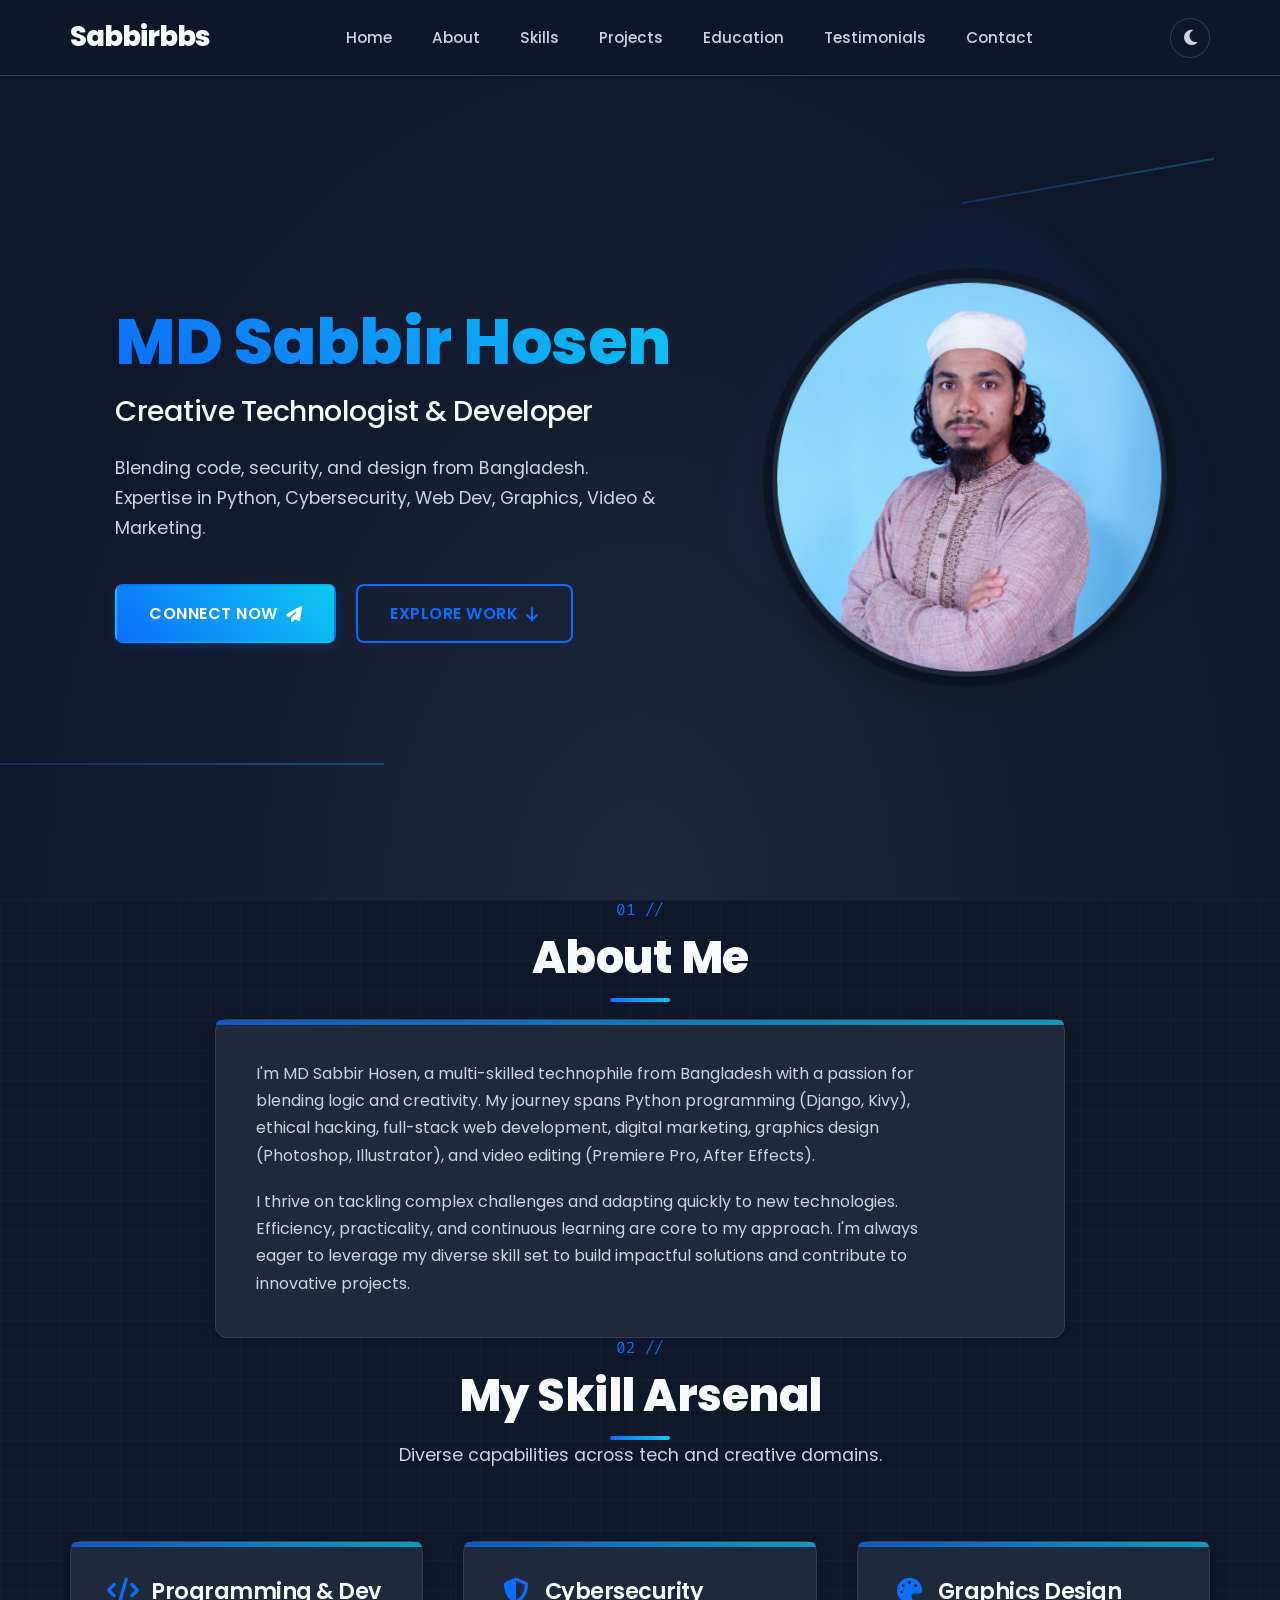
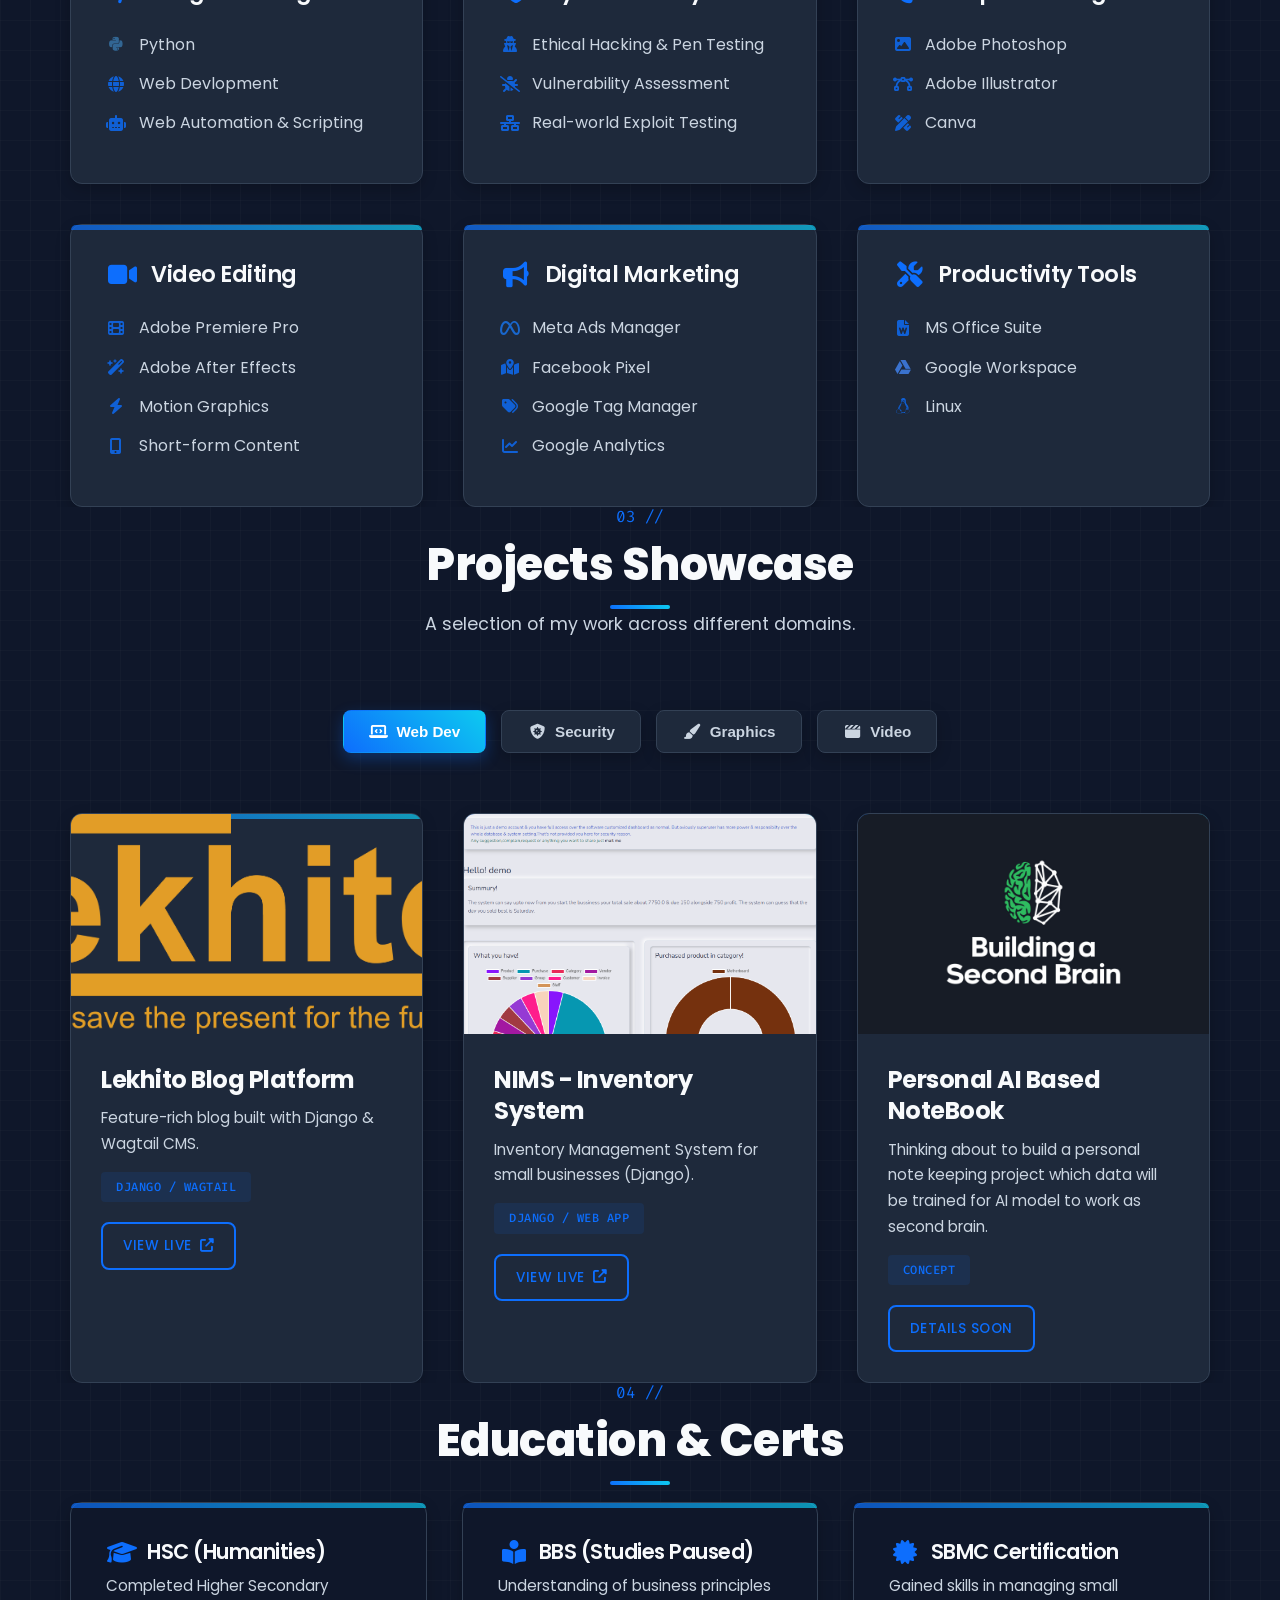
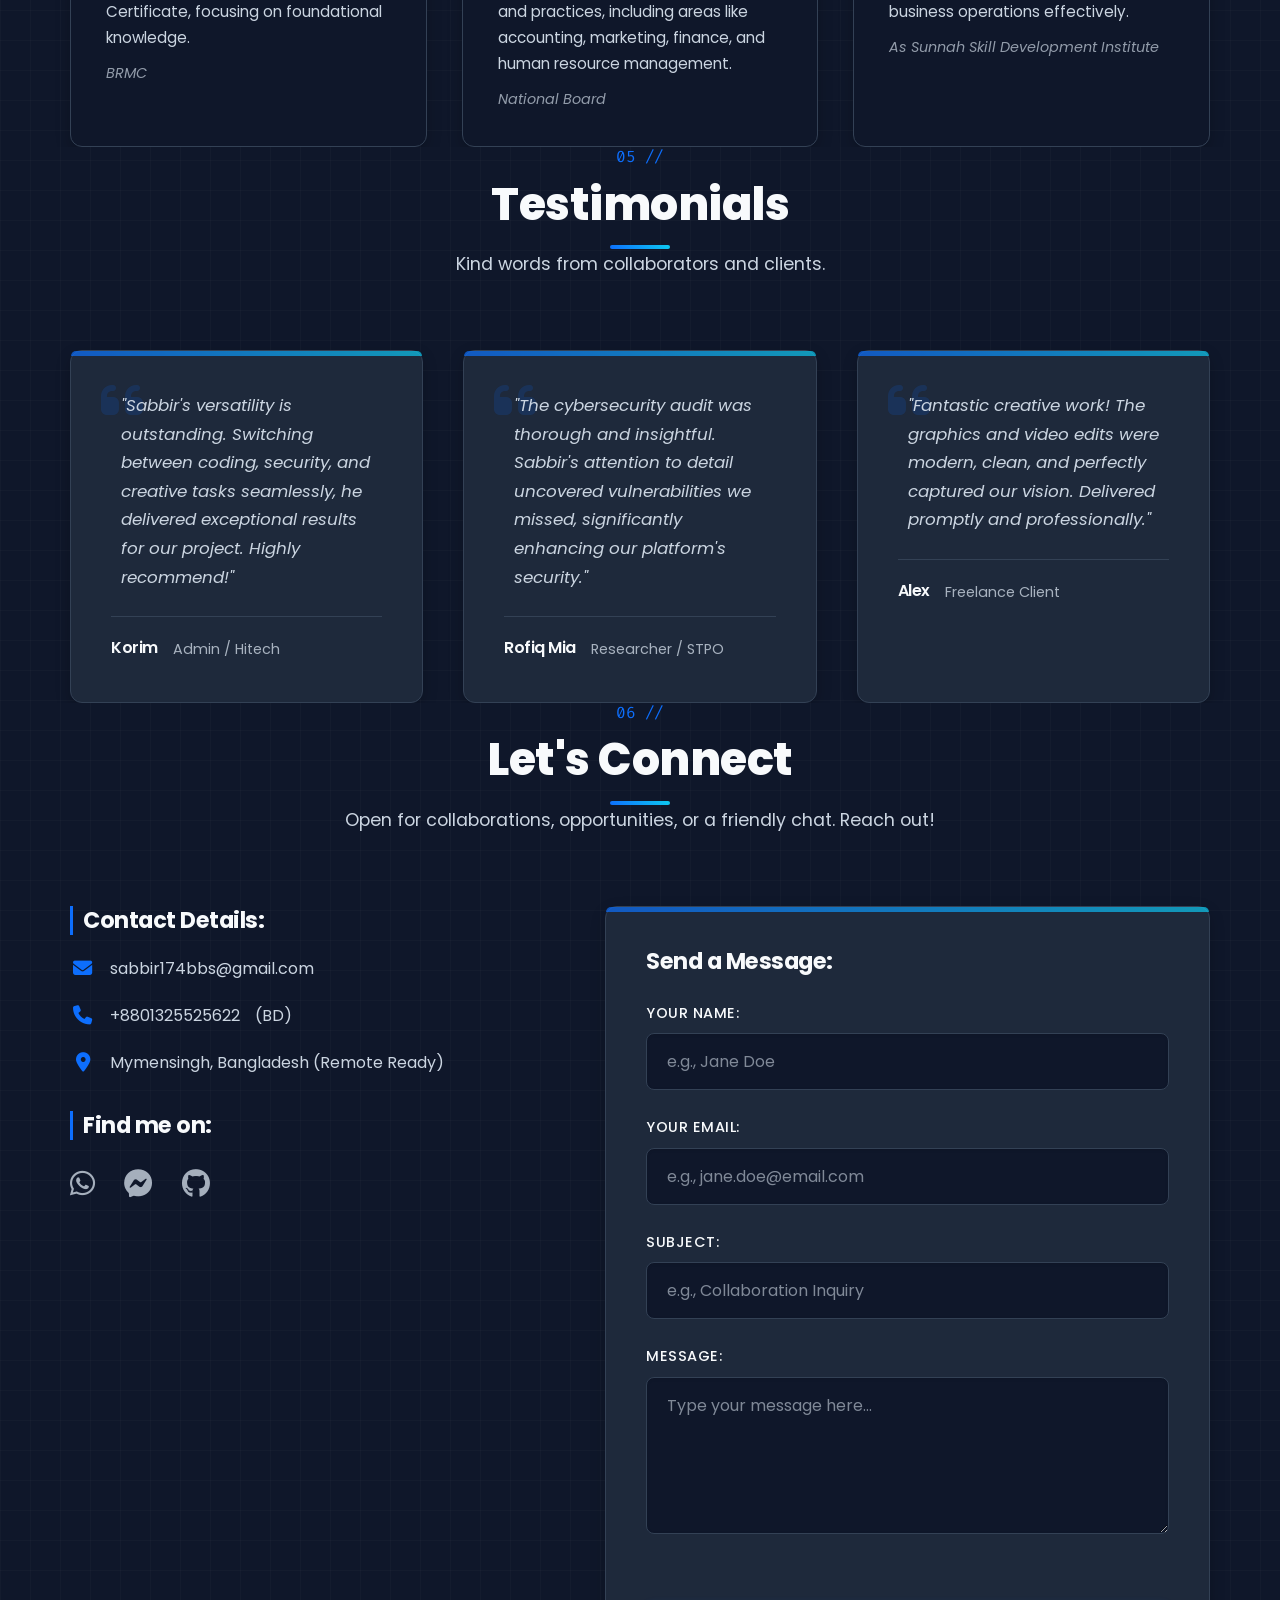
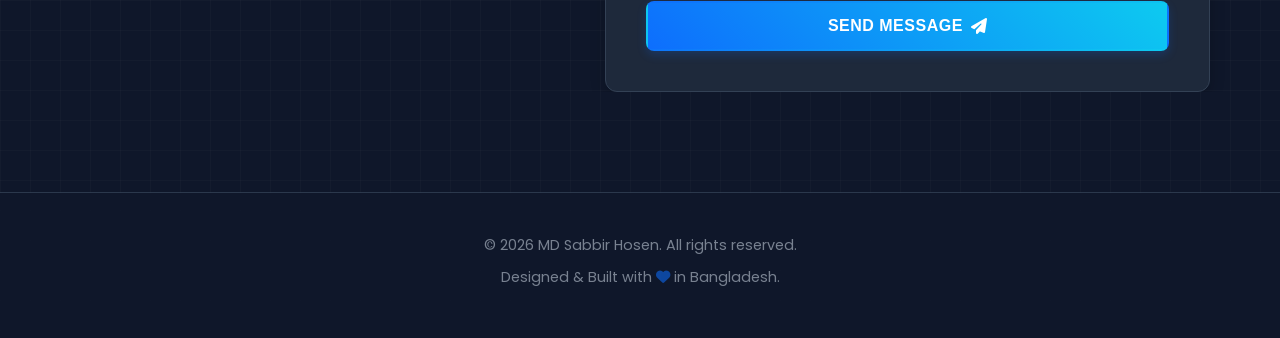
==== commit 06656667: "added json driven content load" ====
--- a/index.html
+++ b/index.html
@@ -10,12 +10,12 @@
     <meta name="keywords" content="MD Sabbir Hosen, Creative Developer, Python, Django, Cybersecurity, Ethical Hacking, Web Development, Graphics Design, Video Editing, Digital Marketing, Bangladesh, Portfolio, 3D Design">
     <meta name="author" content="MD Sabbir Hosen">
     <meta property="og:type" content="website">
-    <meta property="og:url" content="sabbirbbs.github.io">
+    <meta property="og:url" content="sabbirbbs.pages.dev">
     <!-- Replace -->
     <meta property="og:title" content="MD Sabbir Hosen - Creative Developer Portfolio">
     <meta property="og:description" content="Multi-skilled creative developer specializing in Python, Cybersecurity, Design, Video, and Marketing.">
     <meta property="twitter:card" content="summary_large_image">
-    <meta property="twitter:url" content="sabbirbbs.github.io">
+    <meta property="twitter:url" content="sabbirbbs.pages.dev">
     <!-- Replace -->
     <meta property="twitter:title" content="MD Sabbir Hosen - Creative Developer Portfolio">
     <meta property="twitter:description" content="Multi-skilled creative developer specializing in Python, Cybersecurity, Design, Video, and Marketing.">
@@ -31,7 +31,7 @@
     <!-- No external captcha script needed for basic Formspree -->
   </head>
   <body>
-    <!-- Header -->
+    <!-- Header (Unchanged) -->
     <header id="header">
       <nav class="container">
         <div class="logo">
@@ -69,7 +69,8 @@
         </button>
       </nav>
     </header>
-    <!-- Hero Section -->
+
+    <!-- Hero Section (Unchanged) -->
     <section id="hero" class="animate-on-scroll">
       <div class="container hero-container">
         <div class="hero-content">
@@ -91,141 +92,37 @@
       <div class="hero-deco-line line-1"></div>
       <div class="hero-deco-line line-2"></div>
     </section>
-    <!-- About Section -->
+
+    <!-- About Section (Content container emptied) -->
     <section id="about" class="container animate-on-scroll">
       <h2 class="section-title">
         <span>01 //</span> About Me
       </h2>
       <div class="about-content card-3d">
-        <p> I'm MD Sabbir Hosen, a multi-skilled technophile from Bangladesh with a passion for blending logic and creativity. My journey spans Python programming (Django, Kivy), ethical hacking, full-stack web development, digital marketing, graphics design (Photoshop, Illustrator), and video editing (Premiere Pro, After Effects). </p>
-        <p> I thrive on tackling complex challenges and adapting quickly to new technologies. Efficiency, practicality, and continuous learning are core to my approach. I'm always eager to leverage my diverse skill set to build impactful solutions and contribute to innovative projects. </p>
-      </div>
-    </section>
-    <!-- Skills Section -->
+        <!-- Content will be loaded here by JavaScript -->
+        <p>Loading about information...</p> <!-- Optional: Add a loading indicator -->
+      </div>
+    </section>
+
+    <!-- Skills Section (Grid container emptied) -->
     <section id="skills" class="container animate-on-scroll">
       <h2 class="section-title">
         <span>02 //</span> My Skill Arsenal
       </h2>
       <p class="section-subtitle">Diverse capabilities across tech and creative domains.</p>
       <div class="skills-grid">
-        <!-- Skills Content as before -->
-        <div class="skill-category card-3d animate-on-scroll">
-          <h3>
-            <i class="fas fa-code fa-fw"></i> Programming & Dev
-          </h3>
-          <ul>
-            <li>
-              <i class="fab fa-python fa-fw"></i> Python
-            </li>
-            <li>
-              <i class="fas fa-feather-alt fa-fw"></i> Wagtail CMS
-            </li>
-            <li>
-              <i class="fas fa-robot fa-fw"></i> Web Automation & Scripting
-            </li>
-            <li>
-              <i class="fas fa-mobile-alt fa-fw"></i> GUI App Dev
-            </li>
-            <li>
-              <i class="fab fa-html5 fa-fw"></i> HTML, <i class="fab fa-css3-alt fa-fw"></i> CSS, <i class="fab fa-js fa-fw"></i> JavaScript
-            </li>
-          </ul>
-        </div>
-        <div class="skill-category card-3d animate-on-scroll">
-          <h3>
-            <i class="fas fa-shield-alt fa-fw"></i> Cybersecurity
-          </h3>
-          <ul>
-            <li>
-              <i class="fas fa-user-secret fa-fw"></i> Ethical Hacking & Pen Testing
-            </li>
-            <li>
-              <i class="fas fa-bug-slash fa-fw"></i> Vulnerability Assessment
-            </li>
-            <li>
-              <i class="fas fa-network-wired fa-fw"></i> Real-world Exploit Testing
-            </li>
-          </ul>
-        </div>
-        <div class="skill-category card-3d animate-on-scroll">
-          <h3>
-            <i class="fas fa-palette fa-fw"></i> Graphics Design
-          </h3>
-          <ul>
-            <li>
-              <i class="fas fa-image fa-fw"></i> Adobe Photoshop
-            </li>
-            <li>
-              <i class="fas fa-bezier-curve fa-fw"></i> Adobe Illustrator
-            </li>
-            <li>
-              <i class="fas fa-pen-ruler fa-fw"></i> Canva
-            </li>
-            <li>
-              <i class="fas fa-copyright fa-fw"></i> Branding & Visuals
-            </li>
-          </ul>
-        </div>
-        <div class="skill-category card-3d animate-on-scroll">
-          <h3>
-            <i class="fas fa-video fa-fw"></i> Video Editing
-          </h3>
-          <ul>
-            <li>
-              <i class="fas fa-film fa-fw"></i> Adobe Premiere Pro
-            </li>
-            <li>
-              <i class="fas fa-wand-magic-sparkles fa-fw"></i> Adobe After Effects
-            </li>
-            <li>
-              <i class="fas fa-bolt fa-fw"></i> Motion Graphics
-            </li>
-            <li>
-              <i class="fas fa-mobile-screen-button fa-fw"></i> Short-form Content
-            </li>
-          </ul>
-        </div>
-        <div class="skill-category card-3d animate-on-scroll">
-          <h3>
-            <i class="fas fa-bullhorn fa-fw"></i> Digital Marketing
-          </h3>
-          <ul>
-            <li>
-              <i class="fab fa-meta fa-fw"></i> Meta Ads Manager
-            </li>
-            <li>
-              <i class="fas fa-map-location-dot fa-fw"></i> Facebook Pixel
-            </li>
-            <li>
-              <i class="fas fa-tags fa-fw"></i> Google Tag Manager
-            </li>
-            <li>
-              <i class="fas fa-chart-line fa-fw"></i> Google Analytics
-            </li>
-          </ul>
-        </div>
-        <div class="skill-category card-3d animate-on-scroll">
-          <h3>
-            <i class="fas fa-tools fa-fw"></i> Productivity Tools
-          </h3>
-          <ul>
-            <li>
-              <i class="fas fa-file-word fa-fw"></i> MS Office Suite
-            </li>
-            <li>
-              <i class="fab fa-google-drive fa-fw"></i> Google Workspace
-            </li>
-          </ul>
-        </div>
-      </div>
-    </section>
-    <!-- Projects Section -->
+        <!-- Skill categories will be loaded here by JavaScript -->
+         <p>Loading skills...</p> <!-- Optional: Add a loading indicator -->
+      </div>
+    </section>
+
+    <!-- Projects Section (Grid containers within tabs emptied) -->
     <section id="projects" class="container animate-on-scroll">
       <h2 class="section-title">
         <span>03 //</span> Projects Showcase
       </h2>
       <p class="section-subtitle">A selection of my work across different domains.</p>
-      <!-- Project Tabs/Content as before -->
+      <!-- Project Tabs (Unchanged) -->
       <div class="project-tabs">
         <button class="tab-button active" data-tab-target="#web-projects">
           <i class="fas fa-laptop-code fa-fw"></i> Web Dev </button>
@@ -237,205 +134,58 @@
           <i class="fas fa-clapperboard fa-fw"></i> Video </button>
       </div>
       <div class="tab-content-container">
+        <!-- Tab Content Wrappers (Unchanged) -->
         <div id="web-projects" class="tab-content active animate-on-scroll">
           <div class="projects-grid">
-            <div class="project-card card-3d">
-              <div class="project-image-wrapper">
-                <img src="image/project/web/lekhito_blog.png" alt="Blog Platform Preview">
-              </div>
-              <div class="project-info">
-                <h3>Lekhito Blog Platform</h3>
-                <p>Feature-rich blog built with Django & Wagtail CMS.</p>
-                <span class="project-category code-font">Django / Wagtail</span>
-                <a href="http://blog.lekhito.xyz" target="_blank" rel="noopener noreferrer" class="btn btn-secondary btn-small">View Live <i class="fas fa-external-link-alt"></i>
-                </a>
-              </div>
-            </div>
-            <div class="project-card card-3d">
-              <div class="project-image-wrapper">
-                <img src="image/project/web/nims.png" alt="Inventory Management System Preview">
-              </div>
-              <div class="project-info">
-                <h3>NIMS - Inventory System</h3>
-                <p>Inventory Management System for small businesses (Django).</p>
-                <span class="project-category code-font">Django / Web App</span>
-                <a href="http://nims.lekhito.xyz" target="_blank" rel="noopener noreferrer" class="btn btn-secondary btn-small">View Live <i class="fas fa-external-link-alt"></i>
-                </a>
-              </div>
-            </div>
-            <div class="project-card card-3d">
-              <div class="project-image-wrapper">
-                <img src="image/project/web/secondbrain.jpeg" alt="Another Web Project">
-              </div>
-              <div class="project-info">
-                <h3>Personal AI Based NoteBook</h3>
-                <p>Thinking about to build a personal note keeping project which data will be trained for AI model to work as second brain.</p>
-                <span class="project-category code-font">Concept</span>
-                <a href="#" class="btn btn-secondary btn-small disabled" aria-disabled="true">Details Soon</a>
-              </div>
-            </div>
+            <!-- Web projects will be loaded here -->
+            <p>Loading web projects...</p> <!-- Optional: Add a loading indicator -->
           </div>
         </div>
         <div id="cybersecurity-projects" class="tab-content animate-on-scroll">
           <div class="projects-grid">
-            <div class="project-card card-3d">
-              <div class="project-image-wrapper" style="display:none;">
-                <img src="https://picsum.photos/seed/govsiteaudit/400/250?grayscale" alt="Government Site Audit Example">
-              </div>
-              <div class="project-info">
-                <h3>Govt. Site Audit</h3>
-                <p>Vulnerability assessment on taxzonemymensingh.gov.bd.</p>
-                <span class="project-category code-font">Ethical Hacking</span>
-                <a href="#" style="display:none;" class="btn btn-secondary btn-small disabled" aria-disabled="true">Case Study (Soon)</a>
-              </div>
-            </div>
-            <div class="project-card card-3d">
-              <div class="project-image-wrapper" style="display:none;">
-                <img src="https://picsum.photos/seed/ispaudit/400/250?grayscale" alt="ISP Software Audit Example">
-              </div>
-              <div class="project-info">
-                <h3>ISP Platform Testing</h3>
-                <p>Security testing on ispms.net software platform.</p>
-                <span class="project-category code-font">Penetration Testing</span>
-                <a href="#" style="display:none;" class="btn btn-secondary btn-small disabled" aria-disabled="true">Details (Private)</a>
-              </div>
-            </div>
-            <div class="project-card card-3d">
-              <div class="project-image-wrapper" style="display:none;">
-                <img src="https://picsum.photos/seed/ctfexample/400/250?grayscale" alt="CTF Example">
-              </div>
-              <div class="project-info">
-                <h3>CTF Challenges</h3>
-                <p>Honing practical exploitation skills via CTFs.</p>
-                <span class="project-category code-font">Security Challenges</span>
-                <a href="#" style="display:none;" class="btn btn-secondary btn-small disabled" aria-disabled="true">Platform Link</a>
-              </div>
-            </div>
+            <!-- Cybersecurity projects will be loaded here -->
+             <p>Loading security projects...</p> <!-- Optional: Add a loading indicator -->
           </div>
         </div>
         <div id="graphics-projects" class="tab-content animate-on-scroll">
           <div class="projects-grid">
-            <div class="project-card card-3d">
-              <div class="project-image-wrapper">
-                <img src="image/project/graphics/mockup.jpg" alt="Social Media Design Sample">
-              </div>
-              <div class="project-info">
-                <h3>Package & Mockup Design</h3>
-                <p>Designed Dry fruit product package with mockup for better visual.</p>
-                <span class="project-category code-font">Photoshop</span>
-                <a href="#" class="btn btn-secondary btn-small disabled" aria-disabled="true" style="display:none;">View Gallery (Soon)</a>
-              </div>
-            </div>
-            <div class="project-card card-3d">
-              <div class="project-image-wrapper">
-                <img src="image/project/graphics/booklogo.png" alt="Branding Poster Sample">
-              </div>
-              <div class="project-info">
-                <h3>Logo Design</h3>
-                <p>A book selling shop logo design named BoiKal which mean Book & Time with islamic theme.</p>
-                <span class="project-category code-font">Illustrator</span>
-                <a href="#" class="btn btn-secondary btn-small disabled" aria-disabled="true" style="display:none;">See Examples (Soon)</a>
-              </div>
-            </div>
-            <div class="project-card card-3d">
-              <div class="project-image-wrapper">
-                <img src="image/project/graphics/burger.jpg" alt="Custom Illustration Sample">
-              </div>
-              <div class="project-info">
-                <h3>Burger Design</h3>
-                <p>Unique Promotional Design for restaurants burger.</p>
-                <span class="project-category code-font">Photoshop</span>
-                <a href="#" class="btn btn-secondary btn-small disabled" aria-disabled="true" style="display:none;">Portfolio Link (Soon)</a>
-              </div>
-            </div>
+            <!-- Graphics projects will be loaded here -->
+             <p>Loading graphics projects...</p> <!-- Optional: Add a loading indicator -->
           </div>
         </div>
         <div id="video-projects" class="tab-content animate-on-scroll">
           <div class="projects-grid">
-            <div class="project-card card-3d">
-              <div class="project-image-wrapper">
-                <!-- <img src="https://picsum.photos/seed/shortformvid/400/250" alt="Short Form Video Edit Sample"> -->
-                <video autoplay="true" muted="" loop="" playsinline="">
-                    <source src="https://shop.lekhito.xyz/wp-content/uploads/2025/03/router-ad-white.mp4" type="video/mp4">
-                    Your browser does not support the video tag.
-                </video>
-              </div>
-              <div class="project-info">
-                <h3>Router Sale Motion</h3>
-                <p>Silent Motion Graphics for website landing page preview.</p>
-                <span class="project-category code-font">Premiere Pro / AE</span>
-                <a href="https://shop.lekhito.xyz/wp-content/uploads/2025/03/router-ad-white.mp4" class="btn btn-secondary btn-small disabled" aria-disabled="true">Watch Full</a>
-              </div>
-            </div>
-          </div>
-        </div>
-      </div>
-    </section>
-    <!-- Education & Certification Section -->
+            <!-- Video projects will be loaded here -->
+             <p>Loading video projects...</p> <!-- Optional: Add a loading indicator -->
+          </div>
+        </div>
+      </div>
+    </section>
+
+    <!-- Education & Certification Section (Grid container emptied) -->
     <section id="education" class="container animate-on-scroll">
       <h2 class="section-title">
         <span>04 //</span> Education & Certs
       </h2>
       <div class="education-grid">
-        <!-- Content as before -->
-        <div class="education-item card-3d-light animate-on-scroll">
-          <h3>
-            <i class="fas fa-graduation-cap fa-fw"></i> HSC (Humanities)
-          </h3>
-          <p>Completed Higher Secondary Certificate, focusing on foundational knowledge.</p>
-          <span class="institution">BRMC</span>
-        </div>
-        <div class="education-item card-3d-light animate-on-scroll">
-          <h3>
-            <i class="fas fa-book-reader fa-fw"></i> BBS (Studies Paused)
-          </h3>
-          <p>Understanding of business principles and practices, including areas like accounting, marketing, finance, and human resource management. </p>
-          <span class="institution">National Board</span>
-        </div>
-        <div class="education-item card-3d-light animate-on-scroll">
-          <h3>
-            <i class="fas fa-certificate fa-fw"></i> SBMC Certification
-          </h3>
-          <p>Gained skills in managing small business operations effectively.</p>
-          <span class="institution">As Sunnah Skill Development Institute</span>
-        </div>
-      </div>
-    </section>
-    <!-- Testimonials Section -->
+        <!-- Education items will be loaded here -->
+         <p>Loading education details...</p> <!-- Optional: Add a loading indicator -->
+      </div>
+    </section>
+
+    <!-- Testimonials Section (Container emptied) -->
     <section id="testimonials" class="container animate-on-scroll">
       <h2 class="section-title">
         <span>05 //</span> Testimonials
       </h2>
       <p class="section-subtitle">Kind words from collaborators and clients.</p>
       <div class="testimonials-container">
-        <!-- Content as before -->
-        <div class="testimonial-item card-3d animate-on-scroll">
-          <i class="fas fa-quote-left quote-icon"></i>
-          <p>"Sabbir's versatility is outstanding. Switching between coding, security, and creative tasks seamlessly, he delivered exceptional results for our project. Highly recommend!"</p>
-          <div class="testimonial-author">
-            <h4>Korim</h4>
-            <span>Admin / Hitech</span>
-          </div>
-        </div>
-        <div class="testimonial-item card-3d animate-on-scroll">
-          <i class="fas fa-quote-left quote-icon"></i>
-          <p>"The cybersecurity audit was thorough and insightful. Sabbir's attention to detail uncovered vulnerabilities we missed, significantly enhancing our platform's security."</p>
-          <div class="testimonial-author">
-            <h4>Rofiq Mia</h4>
-            <span>Researcher / STPO</span>
-          </div>
-        </div>
-        <div class="testimonial-item card-3d animate-on-scroll">
-          <i class="fas fa-quote-left quote-icon"></i>
-          <p>"Fantastic creative work! The graphics and video edits were modern, clean, and perfectly captured our vision. Delivered promptly and professionally."</p>
-          <div class="testimonial-author">
-            <h4>Alex</h4>
-            <span>Freelance Client</span>
-          </div>
-        </div>
-      </div>
-    </section>
-    <!-- Contact Section -->
+        <!-- Testimonials will be loaded here -->
+         <p>Loading testimonials...</p> <!-- Optional: Add a loading indicator -->
+      </div>
+    </section>
+
+    <!-- Contact Section (Unchanged) -->
     <section id="contact" class="container animate-on-scroll">
       <h2 class="section-title">
         <span>06 //</span> Let's Connect
@@ -443,7 +193,7 @@
       <p class="section-subtitle">Open for collaborations, opportunities, or a friendly chat. Reach out!</p>
       <div class="contact-content">
         <div class="contact-info">
-          <!-- Content as before -->
+          <!-- Contact details remain static -->
           <h3>Contact Details:</h3>
           <ul>
             <li>
@@ -472,14 +222,9 @@
             </a>
           </div>
         </div>
-        <!-- UPDATED FORM for Formspree -->
-        <!-- https://www.formbackend.com/f/ede52fff07e81c70 -->
+        <!-- Contact Form remains static -->
         <form id="contact-form" class="card-3d" action="https://formspree.io/f/mzzeykwk" method="POST">
-          <!-- REPLACE URL -->
           <h3>Send a Message:</h3>
-          <!-- Removed API Key input -->
-          <!-- Optional: Add hidden fields for subject if needed, e.g.: -->
-          <!-- <input type="hidden" name="_subject" value="New Portfolio Contact!"> -->
           <div class="form-group">
             <label for="name">Your Name:</label>
             <input type="text" id="name" name="name" placeholder="e.g., Jane Doe" required>
@@ -490,34 +235,33 @@
           </div>
           <div class="form-group">
             <label for="subject_field">Subject:</label>
-            <!-- Formspree uses '_subject' for custom subjects, but a regular input works too -->
             <input type="text" id="subject_field" name="Subject" placeholder="e.g., Collaboration Inquiry">
           </div>
           <div class="form-group">
             <label for="message">Message:</label>
             <textarea id="message" name="message" rows="5" placeholder="Type your message here..." required></textarea>
           </div>
-          <!-- REMOVED Captcha Elements -->
           <div id="form-status"></div>
-          <!-- Submit button NOT disabled initially -->
           <button type="submit" class="btn btn-primary btn-glow"> Send Message <i class="fas fa-paper-plane"></i>
           </button>
         </form>
       </div>
-      <!-- REMOVED Web3Forms Client Script -->
-    </section>
-    <!-- Footer -->
+    </section>
+
+    <!-- Footer (Unchanged) -->
     <footer id="footer">
       <div class="container">
         <p>&copy; <span id="current-year"></span> MD Sabbir Hosen. All rights reserved. </p>
         <p>Designed & Built with <i class="fas fa-heart pulse"></i> in Bangladesh. </p>
       </div>
     </footer>
-    <!-- Back to Top Button -->
+
+    <!-- Back to Top Button (Unchanged) -->
     <a href="#hero" id="back-to-top" aria-label="Back to top" title="Back to top">
       <i class="fas fa-arrow-up"></i>
     </a>
-    <!-- Main Script -->
+
+    <!-- Main Script (Link unchanged - points to the updated script.js) -->
     <script src="script.js"></script>
   </body>
 </html>
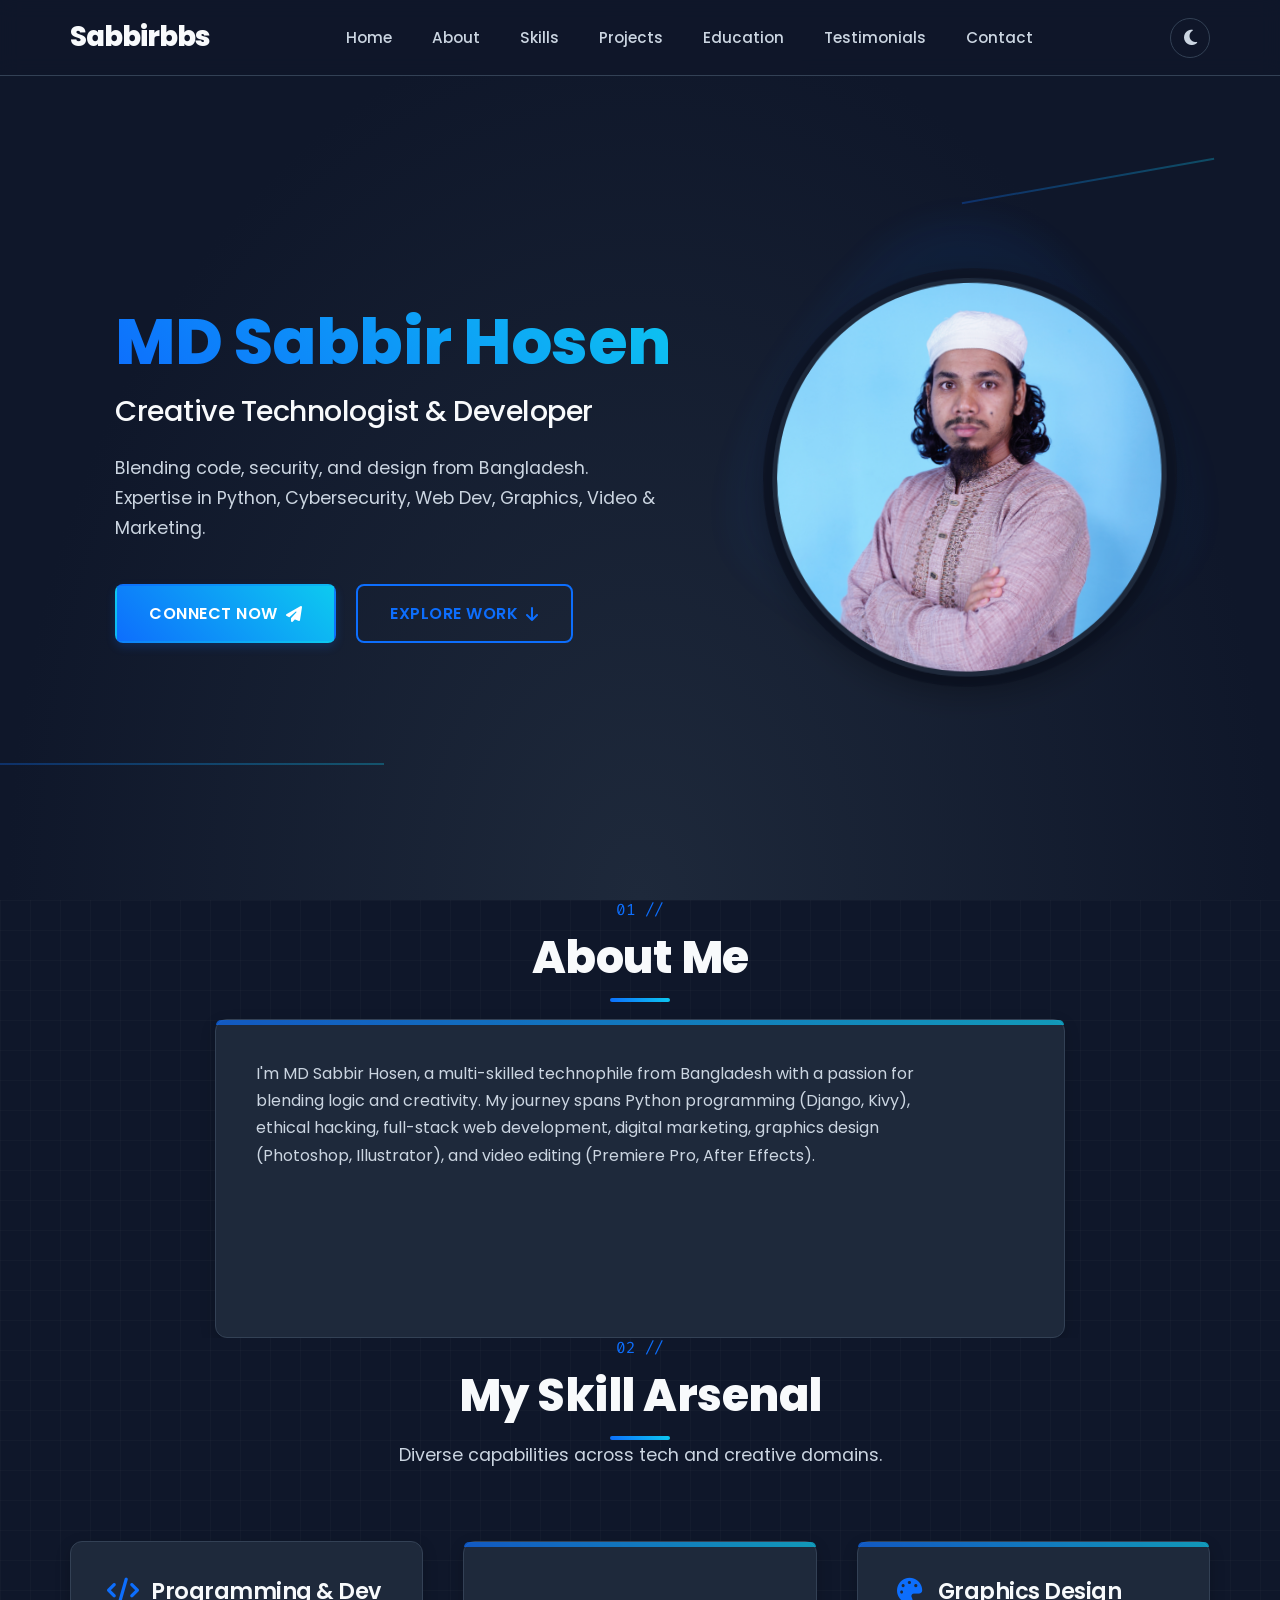
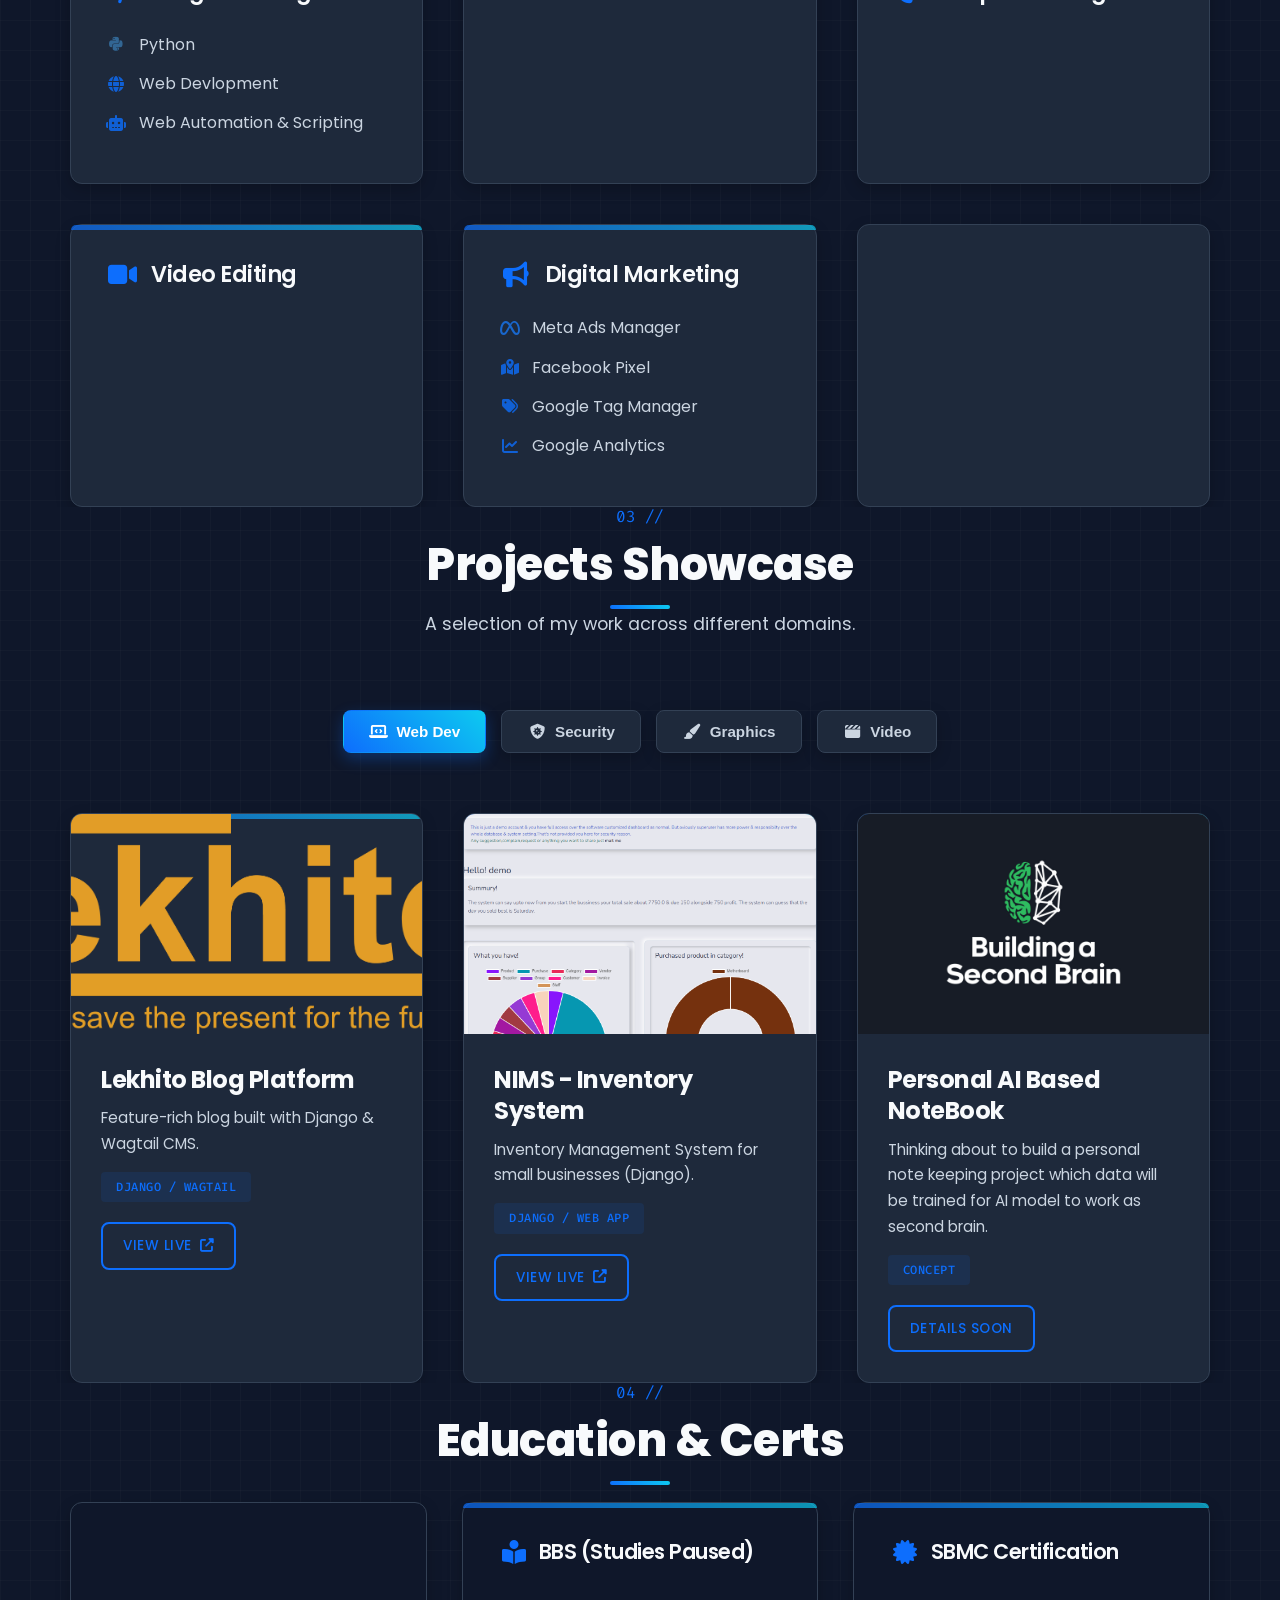
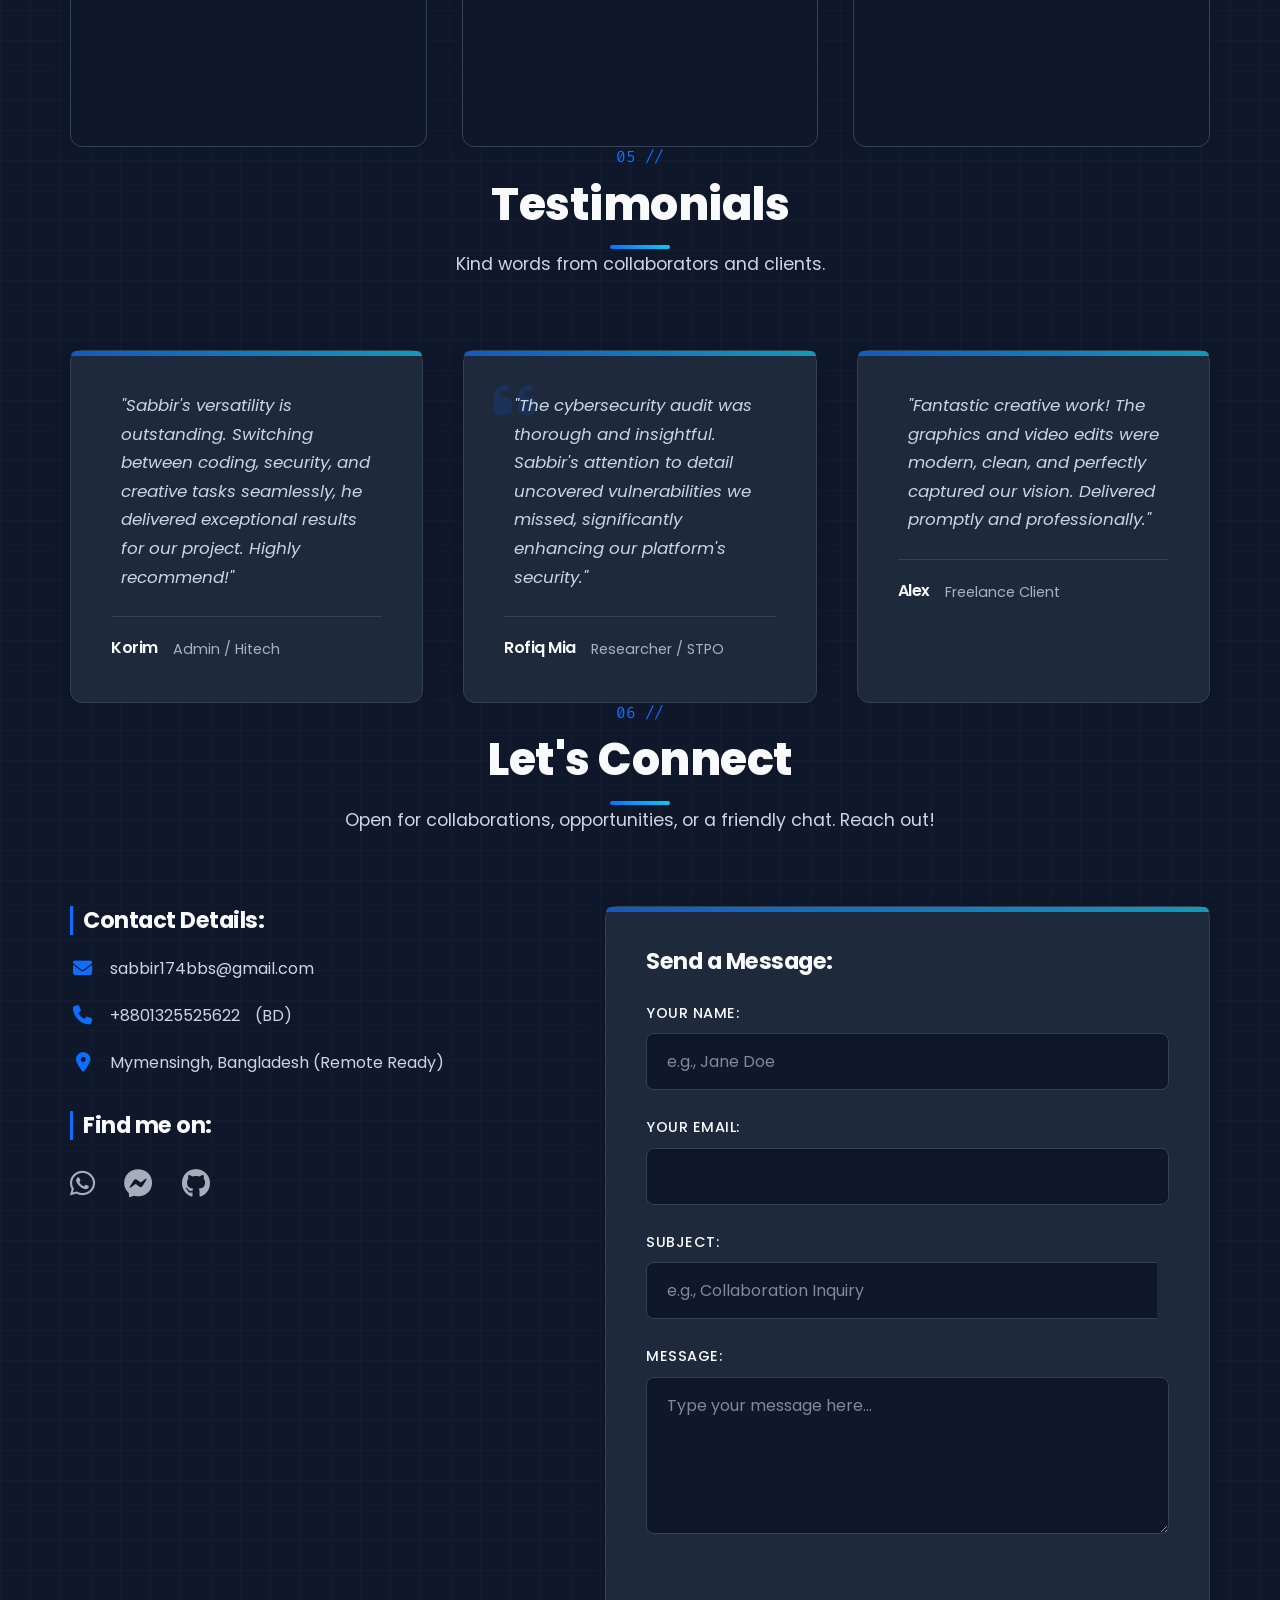
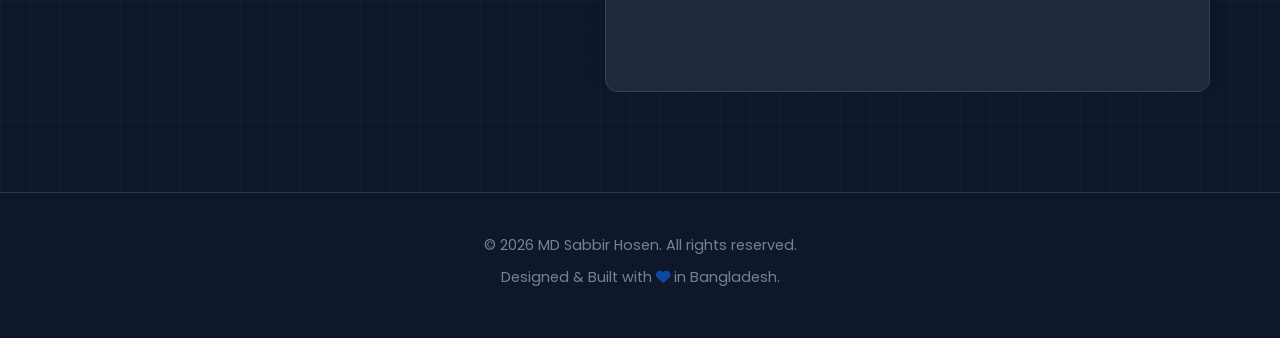
==== commit f5fbb247: "update new video" ====
--- a/index.html
+++ b/index.html
@@ -86,7 +86,7 @@
         </div>
         <div class="hero-image-container">
           <div class="hero-image-bg-shape"></div>
-          <img src="image/author.JPG" alt="MD Sabbir Hosen - Developer Avatar" class="developer-image">
+          <img src="uploads/image/author.JPG" alt="MD Sabbir Hosen - Developer Avatar" class="developer-image">
         </div>
       </div>
       <div class="hero-deco-line line-1"></div>
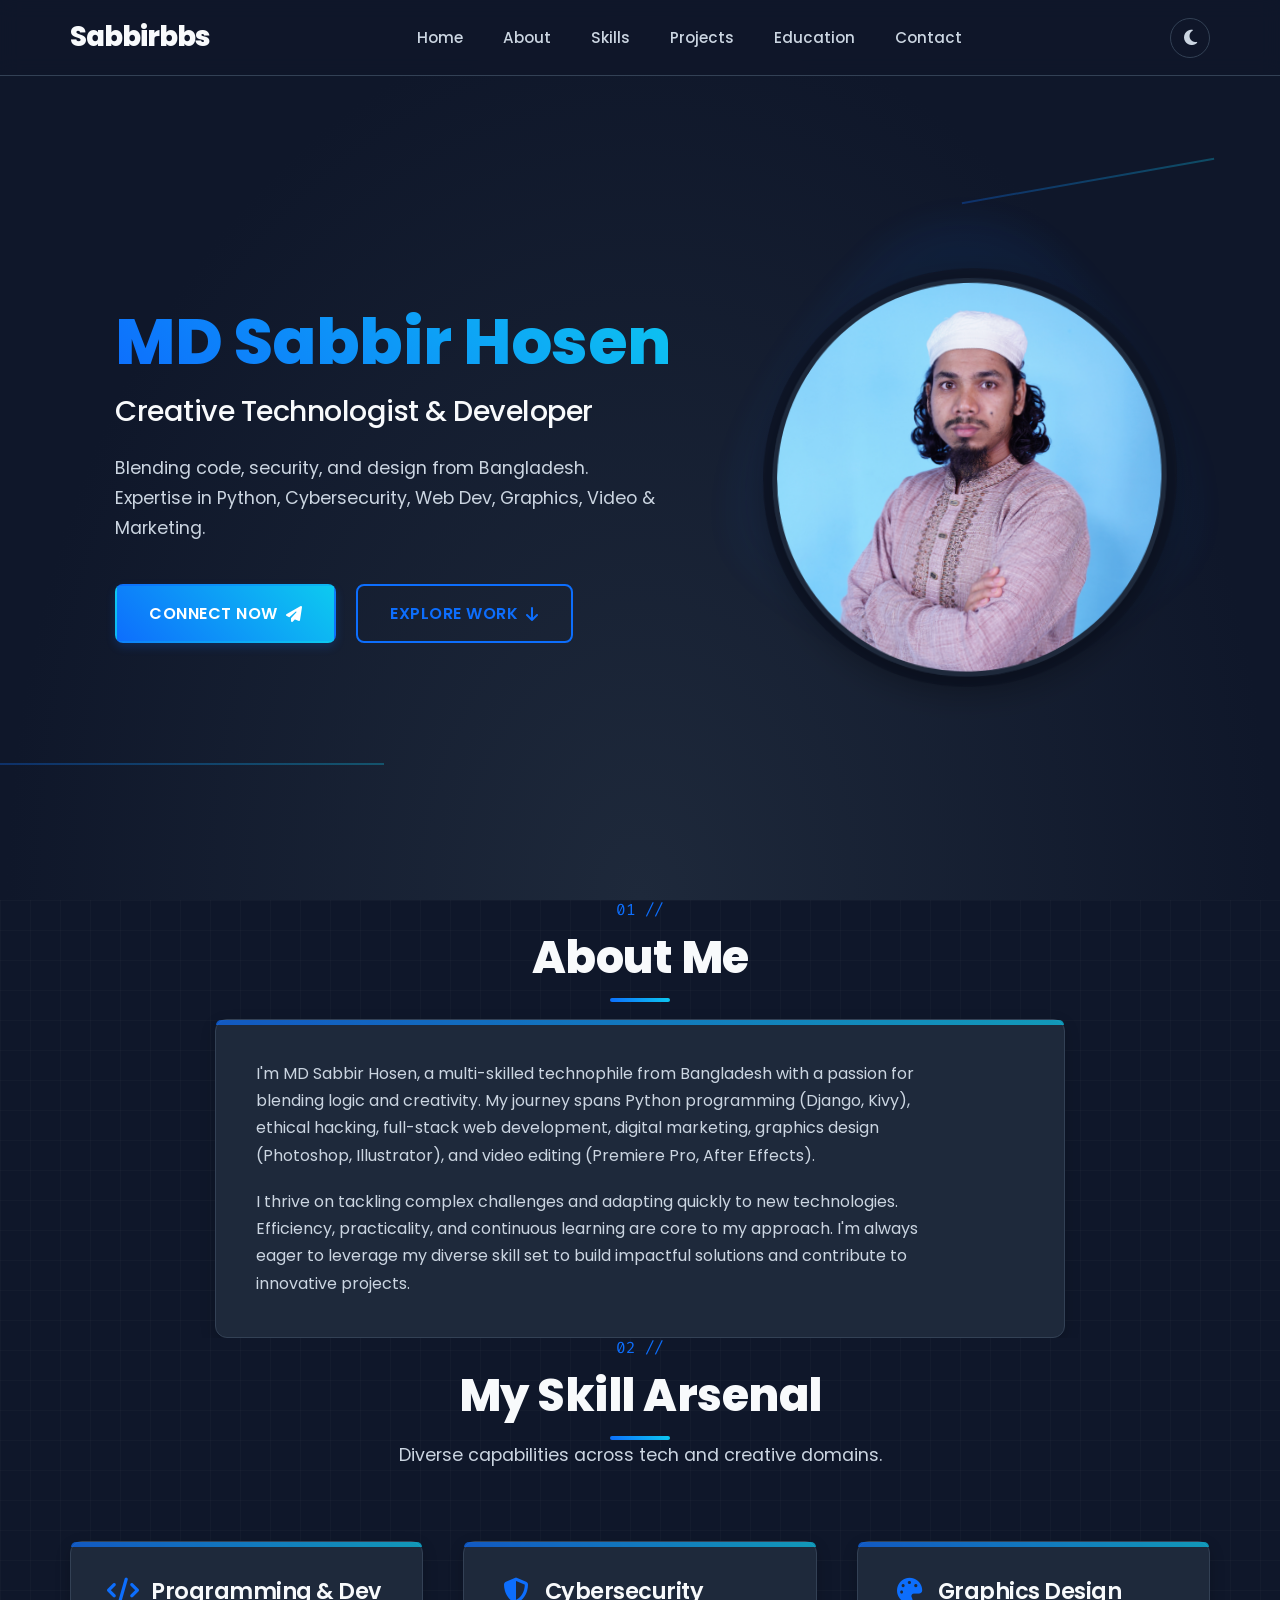
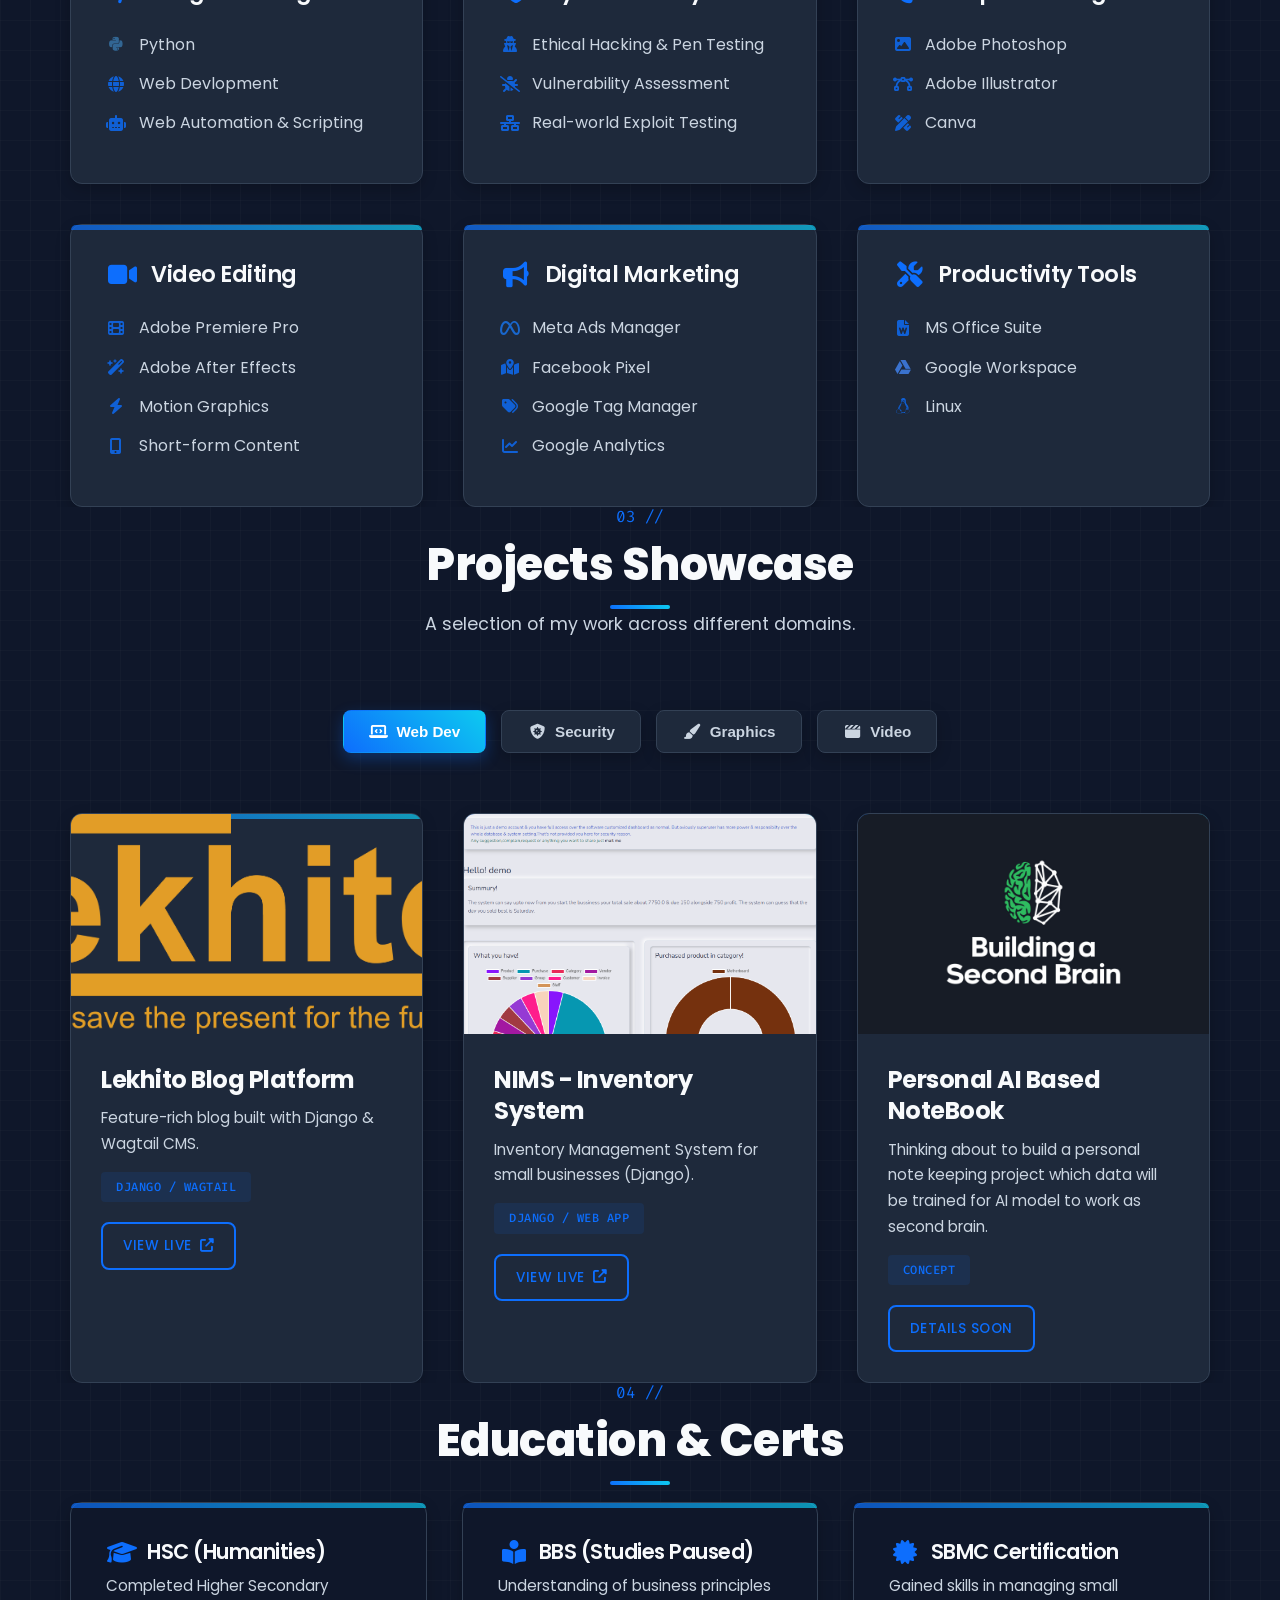
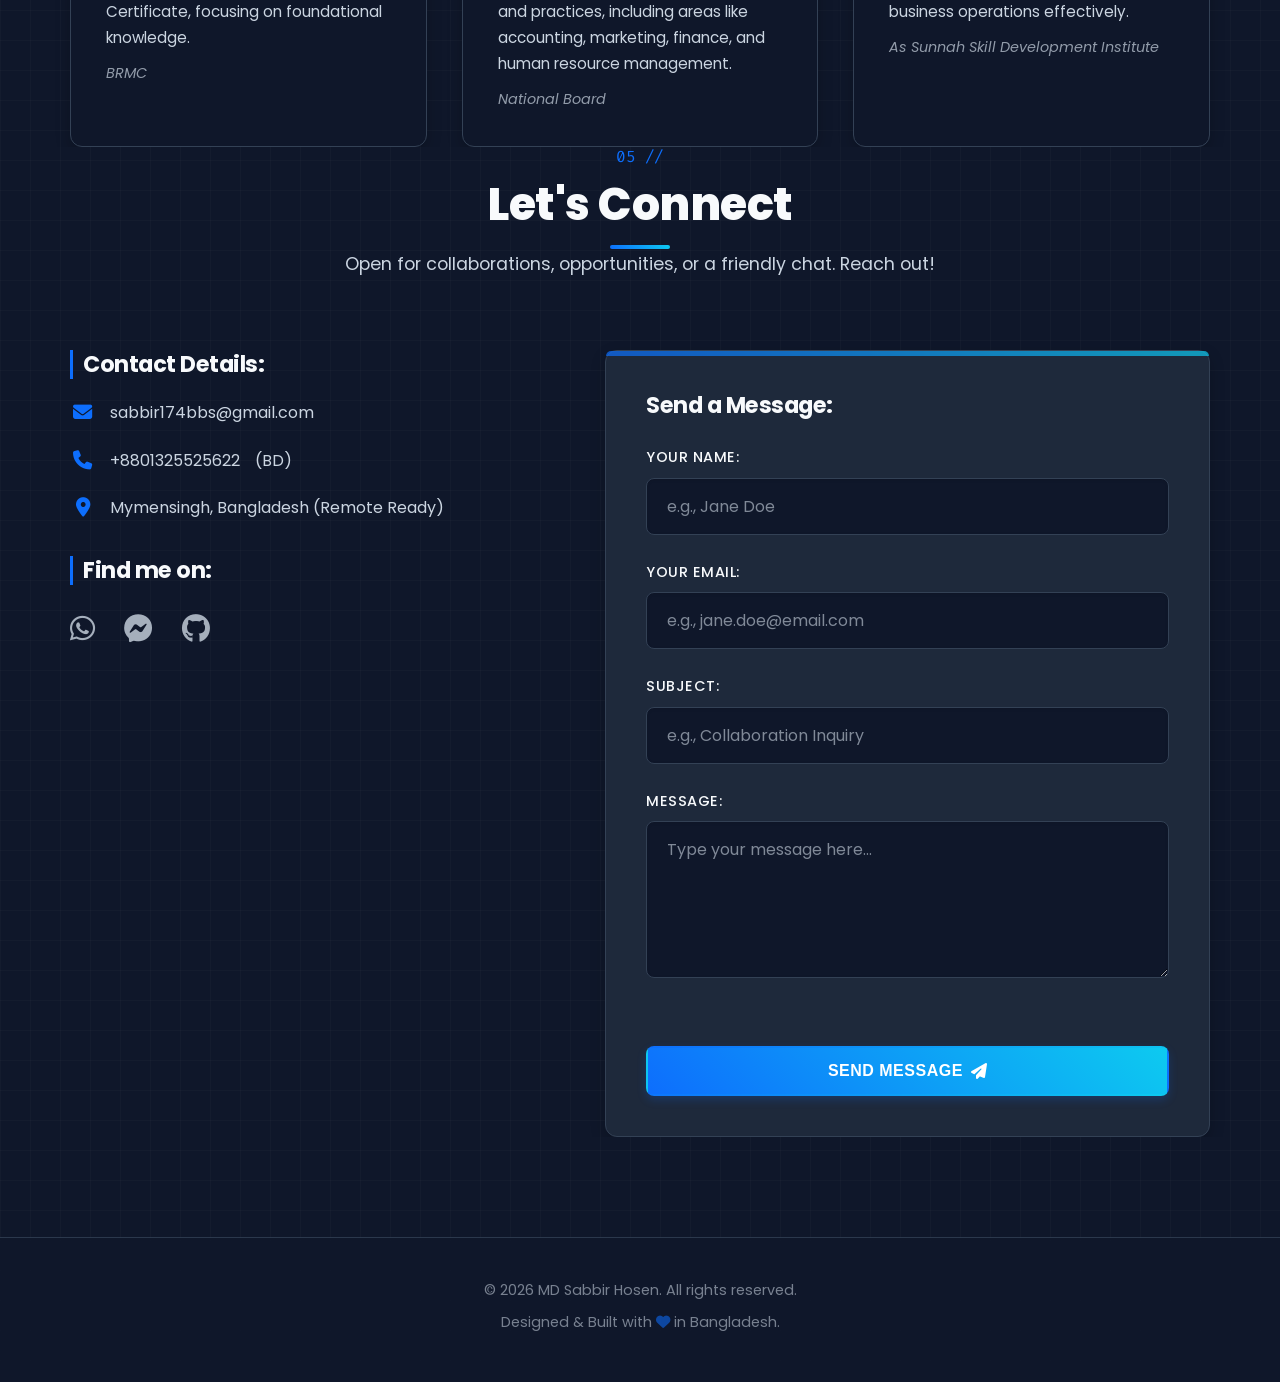
==== commit a70877b1: "added poc" ====
--- a/index.html
+++ b/index.html
@@ -53,7 +53,7 @@
           <li>
             <a href="#education">Education</a>
           </li>
-          <li>
+          <li style="display:none;">
             <a href="#testimonials">Testimonials</a>
           </li>
           <li>
@@ -174,7 +174,7 @@
     </section>
 
     <!-- Testimonials Section (Container emptied) -->
-    <section id="testimonials" class="container animate-on-scroll">
+    <section id="testimonials" class="container animate-on-scroll" style="display:none;">
       <h2 class="section-title">
         <span>05 //</span> Testimonials
       </h2>
@@ -188,7 +188,7 @@
     <!-- Contact Section (Unchanged) -->
     <section id="contact" class="container animate-on-scroll">
       <h2 class="section-title">
-        <span>06 //</span> Let's Connect
+        <span>05 //</span> Let's Connect
       </h2>
       <p class="section-subtitle">Open for collaborations, opportunities, or a friendly chat. Reach out!</p>
       <div class="contact-content">
